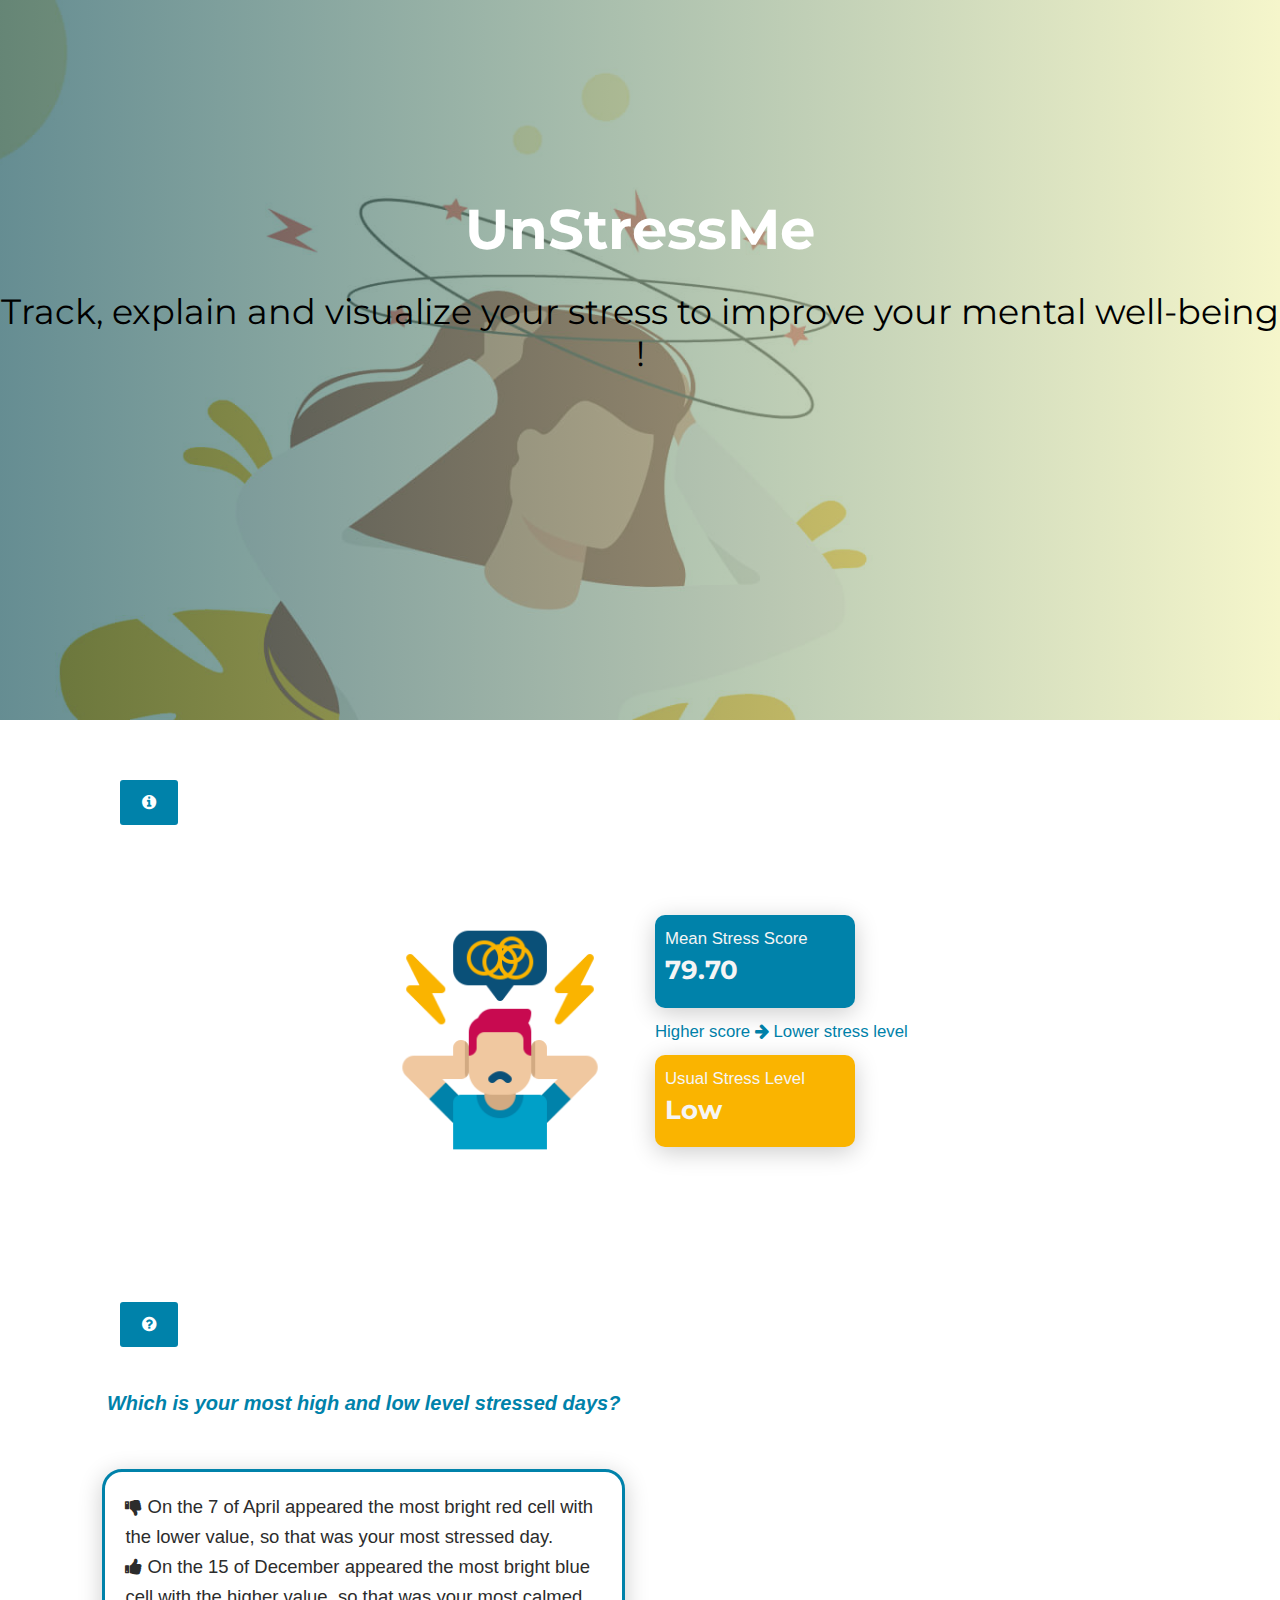
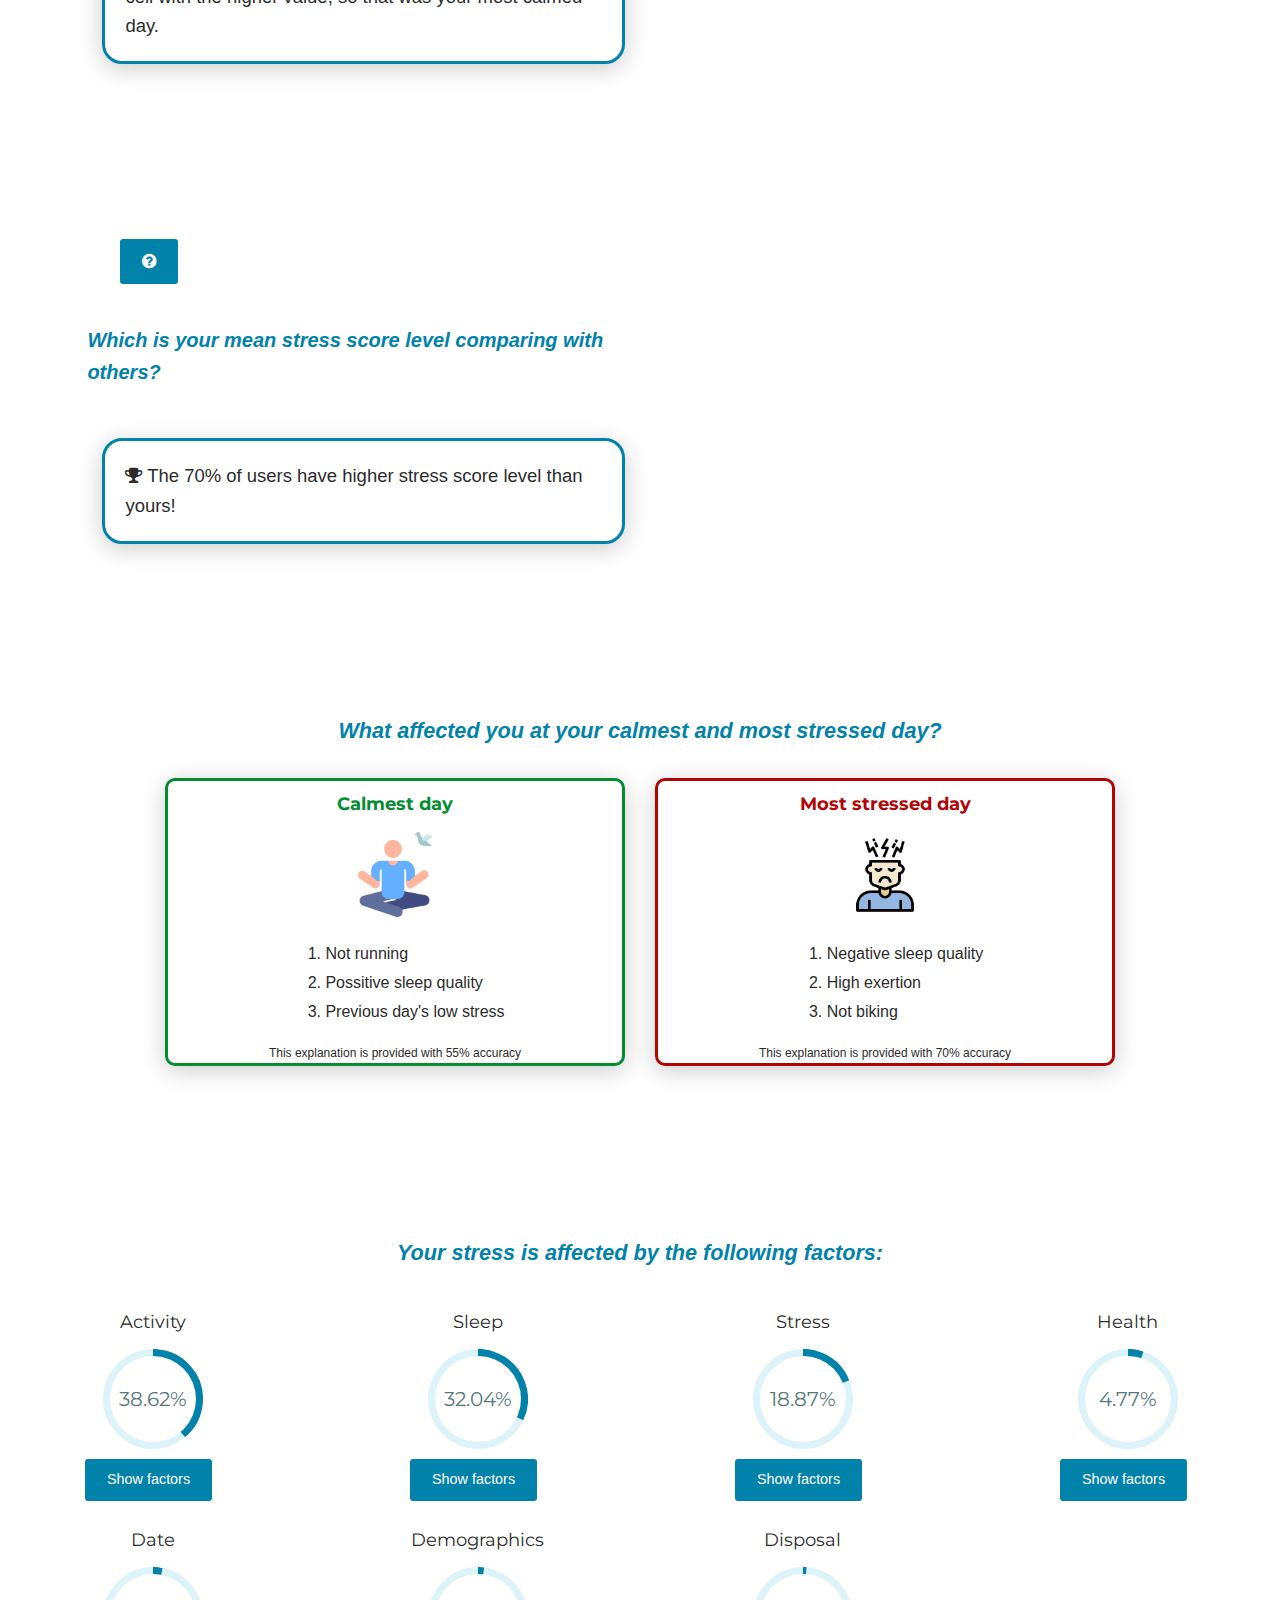
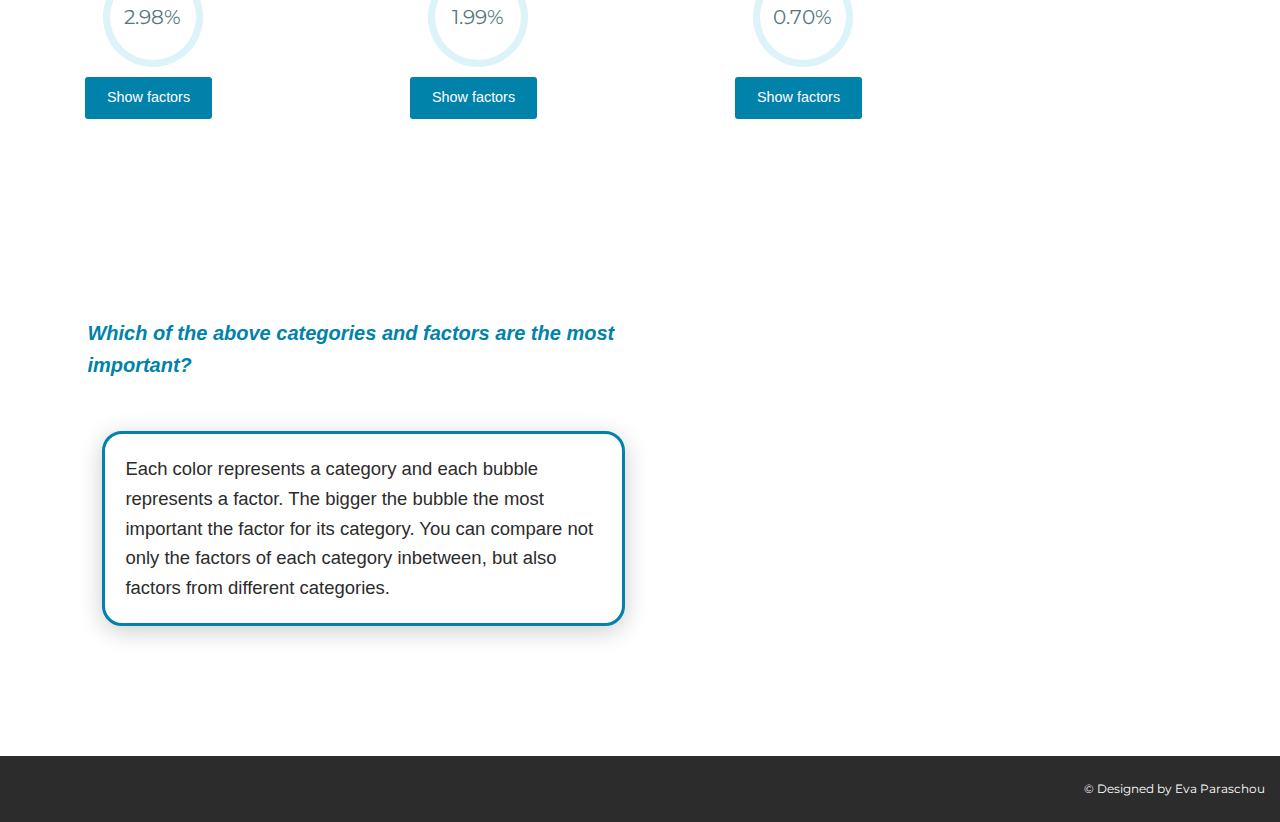
==== index.html @ db082dfe "Finished" ====
<!doctype html>

<html lang="en">

<head>
  <!-- Meta tags -->
  <meta charset="utf-8" />
  <meta http-equiv="X-UA-Compatible" content="IE=edge,chrome=1" />
  <meta content='width=device-width, initial-scale=1.0, maximum-scale=1.0, user-scalable=0, shrink-to-fit=no' name='viewport' />

  <!-- Title and favicon -->
  <link rel="icon" type="image/png" href="./assets/images/hinduist-yoga-position.png">
  <title>UnStressMe</title>

  <!-- CSS files -->
  <link href="./assets/css/bootstrap.min.css" rel="stylesheet" />
  <link href="./assets/css/now-ui-kit.css?v=1.2.0" rel="stylesheet" />
  <link href="./assets/css/custom_eva.css" rel="stylesheet" />
  <link href="./assets/css/css-circular-prog-bar.css" rel="stylesheet">


  <!-- Fonts and icons -->
  <link href="https://fonts.googleapis.com/css?family=Montserrat:400,700,200" rel="stylesheet" />
  <link rel="stylesheet" href="https://cdnjs.cloudflare.com/ajax/libs/font-awesome/4.7.0/css/font-awesome.min.css">

  <!-- Load d3.js -->
  <script src="https://d3js.org/d3.v6.js"></script>

  <!-- JS files -->
  <script src="./assets/js/core/jquery.min.js" type="text/javascript"></script>
  <script src="./assets/js/core/popper.min.js" type="text/javascript"></script>
  <script src="./assets/js/core/bootstrap.min.js" type="text/javascript"></script>
  <script src="./assets/js/fitbit_scripts.js"></script>

  <!-- Plugins for Switches, Sliders  -->
  <script src="./assets/js/plugins/bootstrap-switch.js"></script>
  <script src="./assets/js/plugins/nouislider.min.js" type="text/javascript"></script>

  <!-- Control Center for Now Ui Kit: parallax effects, scripts for the example pages etc. -->
  <script src="./assets/js/now-ui-kit.js?v=1.2.0" type="text/javascript"></script>
</head>

<body onload="heatmap(),barchart(),bubbles();">
  <!-- Header -->
  <header id="header_all">
    <div class="hero">
      <div class="overlay">
        <div class="row text-center">
          <div class="col hero-text">
            <h1>UnStressMe</h1>
            <h2>Track, explain and visualize your stress to improve your mental well-being !</h2>
          </div>
        </div>
      </div>
    </div>
  </header>

  <!-- Popover with info icon -->
  <button type="button" class="btn btn-info" id="first_info" data-container="body" data-toggle="popover" data-placement="right"
    data-content="The statistics below are computed after the analysis of a user's fitbit data from 250 days. Suppose that the data below is yours.">
    <i class="fa fa-info-circle"></i>
  </button>

  <!-- Mean stress and common status -->
  <div class="container" id="facts">
    <div class="row">
      <div class="col-md-6" id="stress_icon">
        <img src="./assets/images/overwhelmed.png" id="stress_img" alt="Stress icon">
      </div>
      <div class="col-md-6" id="info_cards">
        <div class="card card-body" id="meanstress">
          <p id="header">Mean Stress Score</p>
          <h3 id="header"><b>79.70</b></h3>
        </div>
        <p id="explanation_value">Higher score <i class="fa fa-arrow-right"></i> Lower stress level </p>
        <div class="card card-body" id="statistics">
          <p id="header">Usual Stress Level</p>
          <h3 id="header"><b>Low</b></h3>
        </div>
      </div>
    </div>
  </div>

  <!-- HeatMap -->
  <button type="button" class="btn btn-info" id="question_info" data-container="body" data-toggle="popover" data-placement="right"
    data-content="This plot shows your daily stress score. Especially the more red, the lower mean stress score and respectively the
    higher stress level. In opposite the more blue, the higher mean stress score and respectively the lower stress level. X-axis 
    represents the days and y-axis the months.">
    <i class="fa fa-question-circle"></i>
  </button>
  <div class="row" id="heatmap_row">
    <div class="col-md-6">
      <div class="row" id="questions_row">
        <p id="questions"><i> Which is your most high and low level stressed days?</i></p>
      </div>
      <div class="card" id="answers_row">
        <div class="card-body">
          <blockquote class="blockquote mb-0">
            <p id="answers_text"><i class="fa fa-thumbs-down"></i> On the 7 of April appeared the most bright red cell with the lower value, so that was your most stressed day. <br>
              <i class="fa fa-thumbs-up"></i> On the 15 of December appeared the most bright blue cell with the higher value, so that was your most calmed day.</p>
          </blockquote>
        </div>
      </div>
    </div>
    <div class="col-md-6">
      <div class="row" id="heatmap"></div> 
    </div>
  </div>
  
  <!-- Barchart -->
  <button type="button" class="btn btn-info" id="question_info" data-container="body" data-toggle="popover" data-placement="right"
    data-content="This plot shows each user's mean stress score in asceding order. The first users have higher stress level than the last 
    ones, as they have lower mean stress score. X-axis represents the user id, y-axis the mean stress score and you are highlighted with 
    yellow color. ">
    <i class="fa fa-question-circle"></i>
  </button>
  <div class="row" id="barchart_row">
    <div class="col-md-6">
      <div class="row" id="questions_row">
        <p id="questions"><i> Which is your mean stress score level comparing with others?</i></p>
      </div>
      <div class="card" id="answers_row">
        <div class="card-body">
          <blockquote class="blockquote mb-0">
            <p id="answers_text"><i class="fa fa-trophy"></i> The 70% of users have higher stress score level than yours!</p>
          </blockquote>
        </div>
      </div>
    </div>
    <div class="col-md-6">
      <div class="row" id="barchart"></div>
    </div>
  </div>

  <!-- Best and worst day -->
  <div class="row" id="section_titles">
    <p id="bold"><i>What affected you at your calmest and most stressed day?</i></p>
  </div>
  <div class="row" id="best_worst">
    <div class="col-md-6">
      <div class="card" id="best_day">
        <div class="card-body">
          <h5 id="best_header">Calmest day</h5>
          <div class="col"><img src="./assets/images/peace.png" id="calm_img" alt="Calmness icon"></div>
          <div class="row">
            <ol id="best_list">
              <li id="days">Not running</li>
              <li id="days">Possitive sleep quality</li>
              <li id="days">Previous day's low stress</li>
            </ol>   
          </div>
          <p id="accuracy">This explanation is provided with 55% accuracy</p>
        </div>
      </div>
    </div>
    <div class="col-md-6">
      <div class="card" id="worst_day">
        <div class="card-body">
          <h5 id="worst_header">Most stressed day</h5>
          <div class="col"><img src="./assets/images/stress.png" id="anxiety_img" alt="Anxiety icon"></div>
          <div class="row">
            <ol id="worst_list">
              <li id="days">Negative sleep quality</li>
              <li id="days">High exertion</li>
              <li id="days">Not biking</li>
            </ol> 
          </div>
          <p id="accuracy">This explanation is provided with 70% accuracy</p>
        </div>
      </div>
    </div>
  </div>

  <!-- Circular progress bars and feature cards -->
  <div class="row" id="section_titles">
    <p id="bold"><i>Your stress is affected by the following factors: </i></p>
  </div>
  <div class="row">
    <div class="container">
      <div class="row">
        <div class="py-2 col-lg-3 col-md-4 col-7">
          <h5>Activity</h5>
          <div class="progress-circle p39"><span>38.62%</span>
            <div class="left-half-clipper">
              <div class="first50-bar"></div>
              <div class="value-bar"></div>
            </div>
          </div>
          <p>
            <a class="btn btn-primary" id="feature_buttons" data-toggle="collapse" href="#activity" role="button" aria-expanded="false" aria-controls="activity">
              Show factors
            </a>
          </p>
          <div class="collapse" id="activity">
            <div class="card card-body">
              <ol><li>Exertion <b>88.64%</b></li><li>Active minutes <b>6.65%</b></li><li>Activity type <b>2.75%</b></li><li>Steps <b>1.96%</b></li></ol> 
            </div>
          </div>
        </div>
        <div class="py-2 col-lg-3 col-md-4 col-7">
          <h5>Sleep</h5>
          <div class="progress-circle p32"><span>32.04%</span>
            <div class="left-half-clipper">
              <div class="first50-bar"></div>
              <div class="value-bar"></div>
            </div>
          </div>
          <p>
            <a class="btn btn-primary" id="feature_buttons" data-toggle="collapse" href="#sleep" role="button" aria-expanded="false" aria-controls="activity">
              Show factors
            </a>
          </p>
          <div class="collapse" id="sleep">
            <div class="card card-body">
              <ol><li>Sleep quality <b>87.82%</b></li><li>Sleep score <b>7.73%</b></li><li>Sleep duration <b>4.42%</b></ol> 
            </div>
          </div>
        </div>
        <div class="py-2 col-lg-3 col-md-4 col-7">
          <h5>Stress</h5>
          <div class="progress-circle p19"><span>18.87%</span>
            <div class="left-half-clipper">
              <div class="first50-bar"></div>
              <div class="value-bar"></div>
            </div>
          </div>
          <p>
            <a class="btn btn-primary" id="feature_buttons" data-toggle="collapse" href="#stress" role="button" aria-expanded="false" aria-controls="activity">
              Show factors
            </a>
          </p>
          <div class="collapse" id="stress">
            <div class="card card-body">
              <ol><li>Previous stress level <b>53.43%</b></li><li>Mean stress score <b>46.54%</b></ol> 
            </div>
          </div>
        </div>
        <div class="py-2 col-lg-3 col-md-4 col-7">
          <h5>Health</h5>
          <div class="progress-circle p5"><span>4.77%</span>
            <div class="left-half-clipper">
              <div class="first50-bar"></div>
              <div class="value-bar"></div>
            </div>
          </div>
          <p>
            <a class="btn btn-primary" id="feature_buttons" data-toggle="collapse" href="#health" role="button" aria-expanded="false" aria-controls="activity">
              Show factors
            </a>
          </p>
          <div class="collapse" id="health">
            <div class="card card-body">
              <ol><li>Resting heart rate <b>66.98%</b></li><li>Calories <b>32.53 %</b><li>Sickness <b>0.47%</b></li></ol> 
            </div>
          </div>
        </div>
        <div class="py-2 col-lg-3 col-md-4 col-7">
          <h5>Date</h5>
          <div class="progress-circle p3"><span>2.98%</span>
            <div class="left-half-clipper">
              <div class="first50-bar"></div>
              <div class="value-bar"></div>
            </div>
          </div>
          <p>
            <a class="btn btn-primary" id="feature_buttons" data-toggle="collapse" href="#date" role="button" aria-expanded="false" aria-controls="activity">
              Show factors
            </a>
          </p>
          <div class="collapse" id="date">
            <div class="card card-body">
              <ol><li>Day of week <b>42.4%</b></li><li>Day <b>26.79%</b><li>Month <b>18.8%</b></li><li>Week <b>8.08%</b></li><li>Hour <b>4.23%</b></li></ol> 
            </div>
          </div>
        </div>
        <div class="py-2 col-lg-3 col-md-4 col-7">
          <h5>Demographics</h5>
          <div class="progress-circle p2"><span>1.99%</span>
            <div class="left-half-clipper">
              <div class="first50-bar"></div>
              <div class="value-bar"></div>
            </div>
          </div>
          <p>
            <a class="btn btn-primary" id="feature_buttons" data-toggle="collapse" href="#demographics" role="button" aria-expanded="false" aria-controls="activity">
              Show factors
            </a>
          </p>
          <div class="collapse" id="demographics">
            <div class="card card-body">
              <ol><li>Weight <b>61.2%</b></li><li>Country <b>18.6 %</b><li>Age <b>14.4%</b></li><li>Gender <b>5.83%</b></li></ol> 
            </div>
          </div>
        </div>
        <div class="py-2 col-lg-3 col-md-4 col-7">
          <h5  id="democircle">Disposal</h5>
          <div class="progress-circle p1"  id="democircle"><span>0.70%</span>
            <div class="left-half-clipper">
              <div class="first50-bar"></div>
              <div class="value-bar"></div>
            </div>
          </div>
          <p>
            <a class="btn btn-primary" id="feature_buttons" data-toggle="collapse" href="#disposal" role="button" aria-expanded="false" aria-controls="activity">
              Show factors
            </a>
          </p>
          <div class="collapse" id="disposal">
            <div class="card card-body">
              <ol><li>Badges earned <b>100%</b></li></ol>
            </div>
          </div>
        </div>
      </div>
    </div>
  </div>

  <!-- Bubbles -->
  <div class="row" id="bubbles_row">
    <div class="col-md-6" >
      <div class="row" id="questions_row">
        <p id="questions"><i>Which of the above categories and factors are the most important?</i></p>
      </div>
      <div class="card" id="answers_row">
        <div class="card-body">
          <blockquote class="blockquote mb-0">
            <p id="answers_text">Each color represents a category and each bubble represents a factor. The bigger the bubble the most important the factor 
            for its category. You can compare not only the factors of each category inbetween, but also factors from different categories.</p>
          </blockquote>
        </div>
      </div>
    </div>
    <div class="col-md-6" id="bubbles">
      <div class="row" ><div class="col-md-6"></div></div>    
    </div>
  </div>

  <footer class="footer" data-background-color="black">
    <div class=" container ">
      <div class="copyright" id="copyright">
        &copy; Designed by Eva Paraschou
      </div>
    </div>
  </footer>

</body>

</html>
---- assets/css/custom_eva.css ----
/************************** General **************************/
p{
    font-family: sans-serif;
    margin: auto;
}

/************************** Header **************************/
#header_all{
    margin-bottom: 50px;
}
.hero {
    background-image: url('../images/stress_bg.jpg');
    background-position: center;
    background-repeat: no-repeat;
    background-size: cover;
    background-attachment: fixed;
    height: 80vh;
    color: white;
}
.overlay {
    background: #F1F2B5;
    background: -webkit-linear-gradient(to right, rgba(19, 80, 88, 0.65), rgba(241, 242, 181, 0.7)); 
    background: linear-gradient(to right, rgba(19, 80, 88, 0.65), rgba(241, 242, 181, 0.7));
    z-index: 1055;
    height: 80vh;
}
.hero-text {
    padding-top: 15%;
    color: white;
}
@media screen and (min-width: 922px) and (max-width:1200px) {
    .hero-text {
        padding-top: 25%;
        transition: 0.5s;
    }
}
@media screen and (max-width:921px) {
    .hero-text {
        padding-top: 35%;
        transition: 0.5s;
    }
}
.hero-text h1 {
    font-weight: 700;
    font-size: 4em;
}
.hero-text h2 {
   color: black;
}

/************************** Popovers **************************/
.popover{
    max-width: 80%;
}
/* info button */
.btn#first_info{
    margin-left:120px;
    font-size: 1.20em;
}
.btn-info#first_info {
    background-color: #0082aa !important;
}
/* question button */
.btn#question_info{
    margin-left: 120px;
    margin-top: 45px;
    font-size: 1.20em;
}
.btn-info#question_info {
    background-color: #0082aa !important;
}
@media screen and (max-width: 1120px) {
    .popover{
        max-width: 70%;
    }
    #heatmap_row{
        margin-top: 30px;
    }
    #barchart_row{
        margin-top: 50px;
    }
}
@media screen and (max-width: 830px) {
    .btn#first_info{
        margin-left:50px;
        font-size: 1em;
    }
    .btn#question_info{
        margin-left: 50px;
        font-size: 1em;
    }
}
@media screen and (max-width: 662px) {
    #heatmap_row{
        margin-top: 50px;
    }
}
@media screen and (max-width: 452px) {
    #heatmap_row{
        margin-top: 50px;
    }
    .btn-info#question_info {
       margin-top: 70px;
    }
    #barchart_row{
        margin-top: 50px;
    }
}
@media screen and (max-width: 405px) {
    .popover{
        max-width: 65%;
    }
    #heatmap_row{
        margin-top: 70px;
    }
    .btn-info#question_info {
       margin-top: 100px;
    }
    #barchart_row{
        margin-top: 60px;
    }
}
@media screen and (max-width: 345px) {
    .btn#question_info{
        margin-left:30px;
        font-size: 1em;
    }
    .btn#first_info{
        margin-left:30px;
        font-size: 1em;
    }
    #heatmap_row{
        margin-top: 80px;
    }
    #barchart_row{
        margin-top: 90px;
    }
}

/************************** Initial Information **************************/
#facts{
    padding-top: 80px;
    padding-bottom: 80px;
}
/* stress icon */
#stress_img{
    height: 250px;
    width: 250px;
}
#stress_icon{
    text-align: right;
}
/* descriptions */
#meanstress{
    margin-bottom: 0px;
    background-color: #0082aa ;
    border-radius: 10px;
    width: 200px;
    padding: 10px;
}
h3#header{
    margin-bottom: 10px;
    color: whitesmoke;
}
p#header{
    color: whitesmoke;
}
#statistics{
    background-color: #fab400 ;
    border-radius: 10px;
    width: 200px;
    padding: 10px;
}
/* explanation */
#explanation_value{
    color: #0082aa;
    font-weight: normal;
    margin-bottom: 10px;
    margin-top: 10px;
}
@media screen and (max-width: 767px) {
    #stress_icon{
        text-align: center;
    }
    #info_cards{
        text-align: center;
    }
    #stress_img{
        height: 150px;
        width: 150px;
    }
}

/************************** Questions **************************/
#questions_row{
    padding-top: 70;
}
#questions{
    padding-top: 30px;
    font-size: 20px;
    font-weight: bold;
    color: #0082aa ;
}

/************************** Answers **************************/
.blockquote{
    border: none;
}
#answers_row{
    margin-top: 50px;
    border-radius: 20px;
    border: 3px solid #0082aa;
}
@media screen and (max-width: 1130px) {
    #questions{
        padding-top: 30px;
        font-size: 16px;
    }
    #answers_row{
        margin-top: 20px;
    }
    #answers_text{
        font-size: 14px;
    }
}
@media screen and (max-width: 870px) {
    #questions{
        padding-top: 20px;
    }
    #answers_row{
        margin-top: 10px;
    }
    #answers_text{
        font-size: 12px;
    }
}

/************************** Heatmap & Barchart **************************/
#heatmap_row, #barchart_row{
    padding-left: 8%;
    padding-right: 8%;
    padding-bottom: 100px;
}

/************************** Best & Worst **************************/
#section_titles{
    color: #0082aa;
    font-size: 18px;
    font-weight: bolder;
    padding-top: 40px; 
    padding-bottom: 30px;
}
li#days{
    font-family: sans-serif;
    font-size: 16px;
}
#best_worst{
    margin: auto;
    padding-left: 150px;
    padding-right: 150px;
    padding-bottom: 100px;
}
/* best */
#best_day{
    border: 3px solid #038d31;
    border-radius: 10px;
}
h5#best_header {
    color: #038d31;
    font-weight: bold;
    padding-top: 10px;
}
#calm_img{
    max-width: 20%;
    margin-left: 40%;
    margin-bottom: 15px;
}
#best_list{
    margin: auto;
    padding-bottom: 20px;
}
/* worst */
#worst_day{
    border: 3px solid #b40303;
    border-radius: 10px;
}
h5#worst_header {
    color: #b40303;
    font-weight: bold;
    padding-top: 10px;
}
#anxiety_img{
    max-width: 20%;
    margin-left: 40%;
    margin-bottom: 15px;
}
#worst_list{
    margin: auto;
    padding-bottom: 20px;
}
@media screen and (max-width: 870px) {
    #best_worst{
        padding-left: 100px;
        padding-right: 100px; 
    }
}
@media screen and (max-width: 425px) {
    #best_worst{
        padding-left: 20px;
        padding-right: 20px; 
    }
}
#accuracy{
    font-size: 12px;
    text-align: center;
}

/* Circles for categories and cards for features */
p#bold{
    font-weight: bold;
}
.col-7{
    flex: 30%;
}

h5{
    text-align: center;
}
#feature_buttons{
    background-color: #0082aa;
    margin-left: 80px;
}
#feature_buttons:hover{
    background-color: #02a9db;
}
.collapse {
    margin: auto;
    max-width: 240px;
}
.card-body{
    padding: 0px;
}
@media screen and (max-width: 761px) {
    #section_titles{
        font-size: 16px;
        padding: 15px;  
    }
}
@media screen and (max-width: 530px) {
    #section_titles{
        font-size: 14px;
    }
}
@media (min-width: 1200px){
    .container {
        max-width: 1300px;
    }
}
@media (max-width: 1200px){
    #feature_buttons {
        margin-left: 30px;
    }
}
@media (max-width: 767px){
    #feature_buttons {
        margin-left: 15px;
    }
    #democircle {
        margin-left: 35px;
    }
    h5#democircle {
        margin-left: -110px;
    }
}
@media (max-width: 433px){
    h5#democircle {
        margin-left: -30px;
    }
    #democircle {
        margin-left: 50px;
    }
    #feature_buttons {
        margin-left: 30px;
    }
}
@media (max-width: 375px){
    h5#democircle {
        margin-left: 0px;
    }
}
@media (max-width: 297px){
    .container {
        margin-left: 100px;
    }
    #democircle {
        margin-left: 0px;
    }
    #feature_buttons {
        margin-left: 0px;
    }
}
@media (max-width: 1200px){
    .card-body{
        font-size: 12px;
    }
}
@media (max-width: 767px){
    .card-body{
        font-size: 10px;
    }
    #disposal.collapse{
        max-width: 150px;
        margin-left: 20px;
    }
}
li{
    padding-top: 5px;
}
ol{
    padding-top: 5px;
}

/* Bubbles */
#bubbles{
    margin: auto;
}
#bubbles_row{
    padding-left: 8%;
    padding-right: 8%;
    padding-top: 150px;
    padding-bottom: 100px;
}
#bubbles_exp{
    border: 3px solid #0082aa;
    border-radius: 10px;
    padding: 20px;
}
---- assets/css/css-circular-prog-bar.css ----
.progress-circle {
   font-size: 20px;
   margin: 20px;
   position: relative; 
   padding: 0;
   width: 5em;
   height: 5em;
   background-color: #dcf3fa; 
   border-radius: 50%;
   line-height: 5em;
   margin: auto;
}

.progress-circle:after{
   border: none;
   position: absolute;
   top: 0.35em;
   left: 0.35em;
   text-align: center;
   display: block;
   border-radius: 50%;
   width: 4.3em;
   height: 4.3em;
   background-color: white;
   content: " ";
}
/* Text inside the control */
.progress-circle span {
   position: absolute;
   line-height: 5em;
   width: 5em;
   text-align: center;
   display: block;
   color: #53777A;
   z-index: 2;
}
.left-half-clipper { 
   /* a round circle */
   border-radius: 50%;
   width: 5em;
   height: 5em;
   position: absolute; /* needed for clipping */
   clip: rect(0, 5em, 5em, 2.5em); /* clips the whole left half*/ 
}
/* when p>50, don't clip left half*/
.progress-circle.over50 .left-half-clipper {
   clip: rect(auto,auto,auto,auto);
}
.value-bar {
   /*This is an overlayed square, that is made round with the border radius,
   then it is cut to display only the left half, then rotated clockwise
   to escape the outer clipping path.*/ 
   position: absolute; /*needed for clipping*/
   clip: rect(0, 2.5em, 5em, 0);
   width: 5em;
   height: 5em;
   border-radius: 50%;
   border: 0.45em solid #0082aa; /*The border is 0.35 but making it larger removes visual artifacts */
   /*background-color: #4D642D;*/ /* for debug */
   box-sizing: border-box;
  
}
/* Progress bar filling the whole right half for values above 50% */
.progress-circle.over50 .first50-bar {
   /*Progress bar for the first 50%, filling the whole right half*/
   position: absolute; /*needed for clipping*/
   clip: rect(0, 5em, 5em, 2.5em);
   background-color: #0082aa;
   border-radius: 50%;
   width: 5em;
   height: 5em;
}
.progress-circle:not(.over50) .first50-bar{ display: none; }


/* Progress bar rotation position */
.progress-circle.p0 .value-bar { display: none; }
.progress-circle.p1 .value-bar { transform: rotate(4deg); }
.progress-circle.p2 .value-bar { transform: rotate(7deg); }
.progress-circle.p3 .value-bar { transform: rotate(11deg); }
.progress-circle.p4 .value-bar { transform: rotate(14deg); }
.progress-circle.p5 .value-bar { transform: rotate(18deg); }
.progress-circle.p6 .value-bar { transform: rotate(22deg); }
.progress-circle.p7 .value-bar { transform: rotate(25deg); }
.progress-circle.p8 .value-bar { transform: rotate(29deg); }
.progress-circle.p9 .value-bar { transform: rotate(32deg); }
.progress-circle.p10 .value-bar { transform: rotate(36deg); }
.progress-circle.p11 .value-bar { transform: rotate(40deg); }
.progress-circle.p12 .value-bar { transform: rotate(43deg); }
.progress-circle.p13 .value-bar { transform: rotate(47deg); }
.progress-circle.p14 .value-bar { transform: rotate(50deg); }
.progress-circle.p15 .value-bar { transform: rotate(54deg); }
.progress-circle.p16 .value-bar { transform: rotate(58deg); }
.progress-circle.p17 .value-bar { transform: rotate(61deg); }
.progress-circle.p18 .value-bar { transform: rotate(65deg); }
.progress-circle.p19 .value-bar { transform: rotate(68deg); }
.progress-circle.p20 .value-bar { transform: rotate(72deg); }
.progress-circle.p21 .value-bar { transform: rotate(76deg); }
.progress-circle.p22 .value-bar { transform: rotate(79deg); }
.progress-circle.p23 .value-bar { transform: rotate(83deg); }
.progress-circle.p24 .value-bar { transform: rotate(86deg); }
.progress-circle.p25 .value-bar { transform: rotate(90deg); }
.progress-circle.p26 .value-bar { transform: rotate(94deg); }
.progress-circle.p27 .value-bar { transform: rotate(97deg); }
.progress-circle.p28 .value-bar { transform: rotate(101deg); }
.progress-circle.p29 .value-bar { transform: rotate(104deg); }
.progress-circle.p30 .value-bar { transform: rotate(108deg); }
.progress-circle.p31 .value-bar { transform: rotate(112deg); }
.progress-circle.p32 .value-bar { transform: rotate(115deg); }
.progress-circle.p33 .value-bar { transform: rotate(119deg); }
.progress-circle.p34 .value-bar { transform: rotate(122deg); }
.progress-circle.p35 .value-bar { transform: rotate(126deg); }
.progress-circle.p36 .value-bar { transform: rotate(130deg); }
.progress-circle.p37 .value-bar { transform: rotate(133deg); }
.progress-circle.p38 .value-bar { transform: rotate(137deg); }
.progress-circle.p39 .value-bar { transform: rotate(140deg); }
.progress-circle.p40 .value-bar { transform: rotate(144deg); }
.progress-circle.p41 .value-bar { transform: rotate(148deg); }
.progress-circle.p42 .value-bar { transform: rotate(151deg); }
.progress-circle.p43 .value-bar { transform: rotate(155deg); }
.progress-circle.p44 .value-bar { transform: rotate(158deg); }
.progress-circle.p45 .value-bar { transform: rotate(162deg); }
.progress-circle.p46 .value-bar { transform: rotate(166deg); }
.progress-circle.p47 .value-bar { transform: rotate(169deg); }
.progress-circle.p48 .value-bar { transform: rotate(173deg); }
.progress-circle.p49 .value-bar { transform: rotate(176deg); }
.progress-circle.p50 .value-bar { transform: rotate(180deg); }
.progress-circle.p51 .value-bar { transform: rotate(184deg); }
.progress-circle.p52 .value-bar { transform: rotate(187deg); }
.progress-circle.p53 .value-bar { transform: rotate(191deg); }
.progress-circle.p54 .value-bar { transform: rotate(194deg); }
.progress-circle.p55 .value-bar { transform: rotate(198deg); }
.progress-circle.p56 .value-bar { transform: rotate(202deg); }
.progress-circle.p57 .value-bar { transform: rotate(205deg); }
.progress-circle.p58 .value-bar { transform: rotate(209deg); }
.progress-circle.p59 .value-bar { transform: rotate(212deg); }
.progress-circle.p60 .value-bar { transform: rotate(216deg); }
.progress-circle.p61 .value-bar { transform: rotate(220deg); }
.progress-circle.p62 .value-bar { transform: rotate(223deg); }
.progress-circle.p63 .value-bar { transform: rotate(227deg); }
.progress-circle.p64 .value-bar { transform: rotate(230deg); }
.progress-circle.p65 .value-bar { transform: rotate(234deg); }
.progress-circle.p66 .value-bar { transform: rotate(238deg); }
.progress-circle.p67 .value-bar { transform: rotate(241deg); }
.progress-circle.p68 .value-bar { transform: rotate(245deg); }
.progress-circle.p69 .value-bar { transform: rotate(248deg); }
.progress-circle.p70 .value-bar { transform: rotate(252deg); }
.progress-circle.p71 .value-bar { transform: rotate(256deg); }
.progress-circle.p72 .value-bar { transform: rotate(259deg); }
.progress-circle.p73 .value-bar { transform: rotate(263deg); }
.progress-circle.p74 .value-bar { transform: rotate(266deg); }
.progress-circle.p75 .value-bar { transform: rotate(270deg); }
.progress-circle.p76 .value-bar { transform: rotate(274deg); }
.progress-circle.p77 .value-bar { transform: rotate(277deg); }
.progress-circle.p78 .value-bar { transform: rotate(281deg); }
.progress-circle.p79 .value-bar { transform: rotate(284deg); }
.progress-circle.p80 .value-bar { transform: rotate(288deg); }
.progress-circle.p81 .value-bar { transform: rotate(292deg); }
.progress-circle.p82 .value-bar { transform: rotate(295deg); }
.progress-circle.p83 .value-bar { transform: rotate(299deg); }
.progress-circle.p84 .value-bar { transform: rotate(302deg); }
.progress-circle.p85 .value-bar { transform: rotate(306deg); }
.progress-circle.p86 .value-bar { transform: rotate(310deg); }
.progress-circle.p87 .value-bar { transform: rotate(313deg); }
.progress-circle.p88 .value-bar { transform: rotate(317deg); }
.progress-circle.p89 .value-bar { transform: rotate(320deg); }
.progress-circle.p90 .value-bar { transform: rotate(324deg); }
.progress-circle.p91 .value-bar { transform: rotate(328deg); }
.progress-circle.p92 .value-bar { transform: rotate(331deg); }
.progress-circle.p93 .value-bar { transform: rotate(335deg); }
.progress-circle.p94 .value-bar { transform: rotate(338deg); }
.progress-circle.p95 .value-bar { transform: rotate(342deg); }
.progress-circle.p96 .value-bar { transform: rotate(346deg); }
.progress-circle.p97 .value-bar { transform: rotate(349deg); }
.progress-circle.p98 .value-bar { transform: rotate(353deg); }
.progress-circle.p99 .value-bar { transform: rotate(356deg); }
.progress-circle.p100 .value-bar { transform: rotate(360deg); }
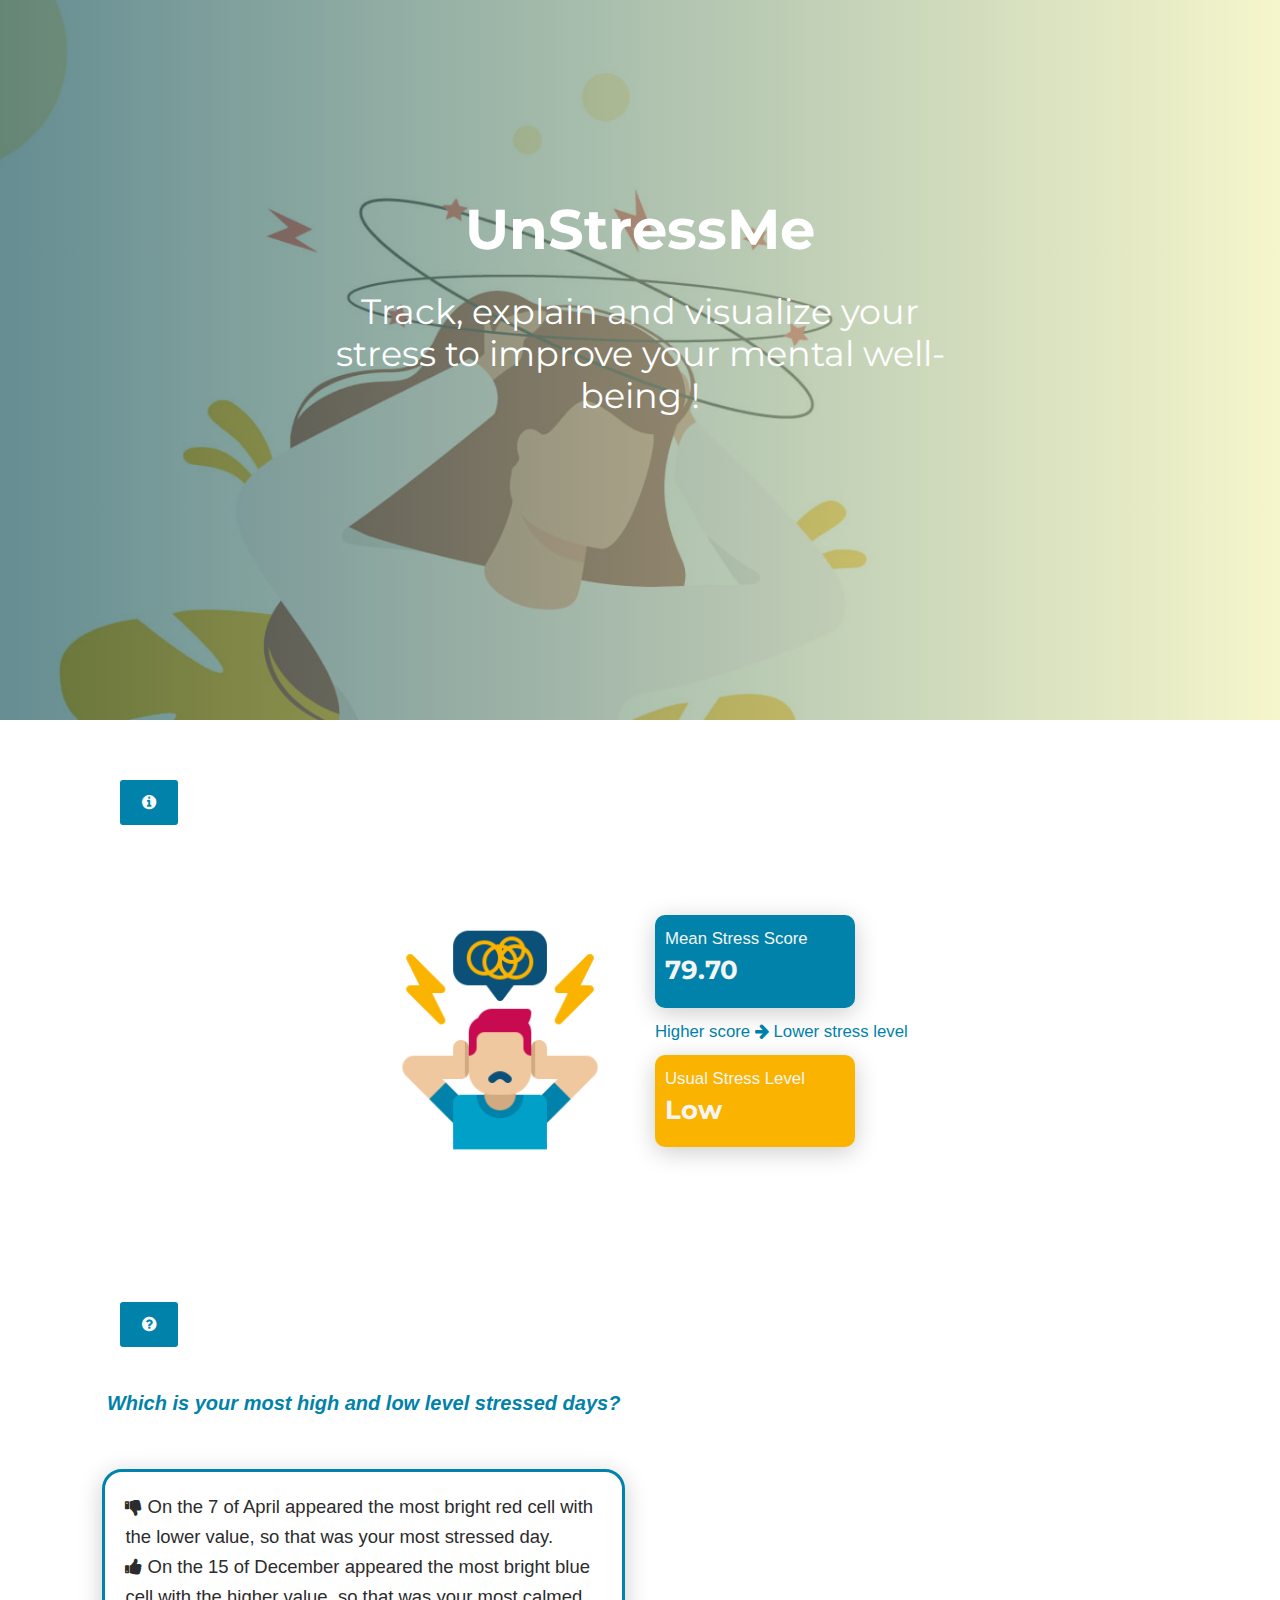
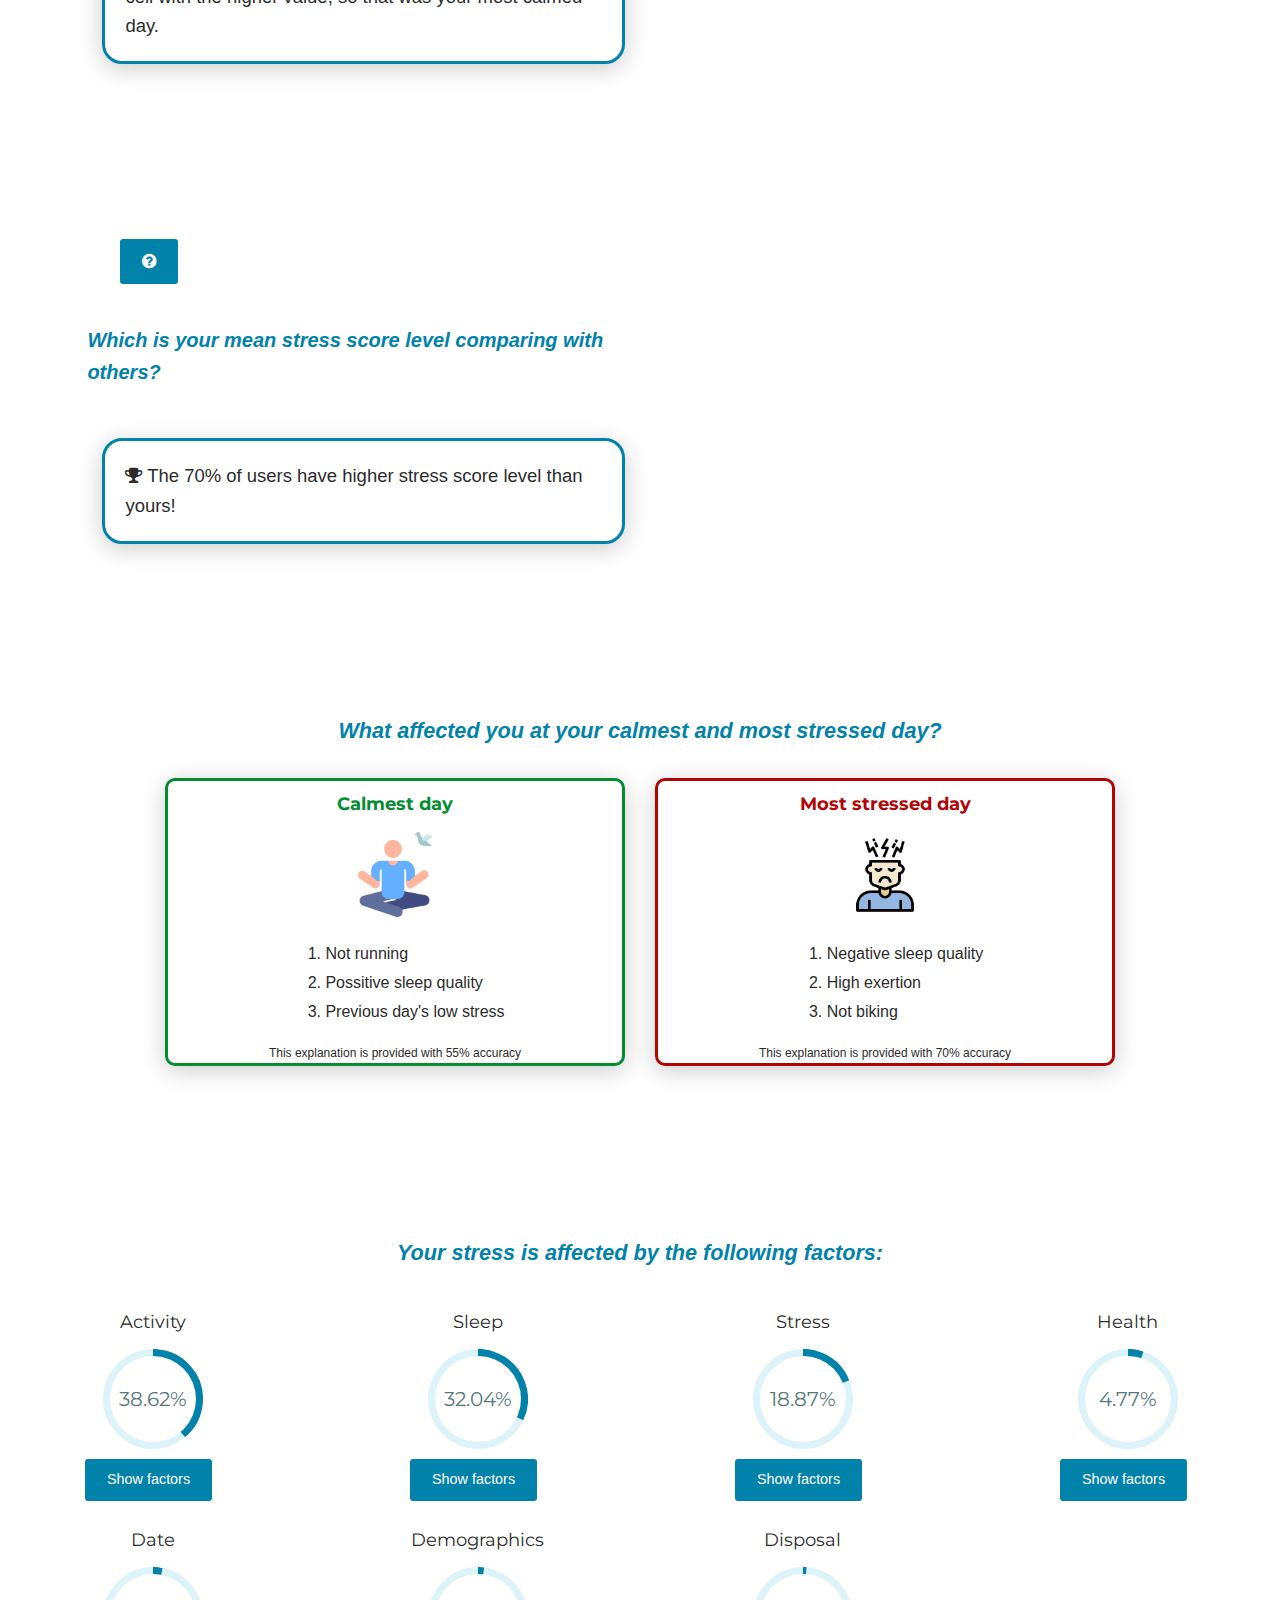
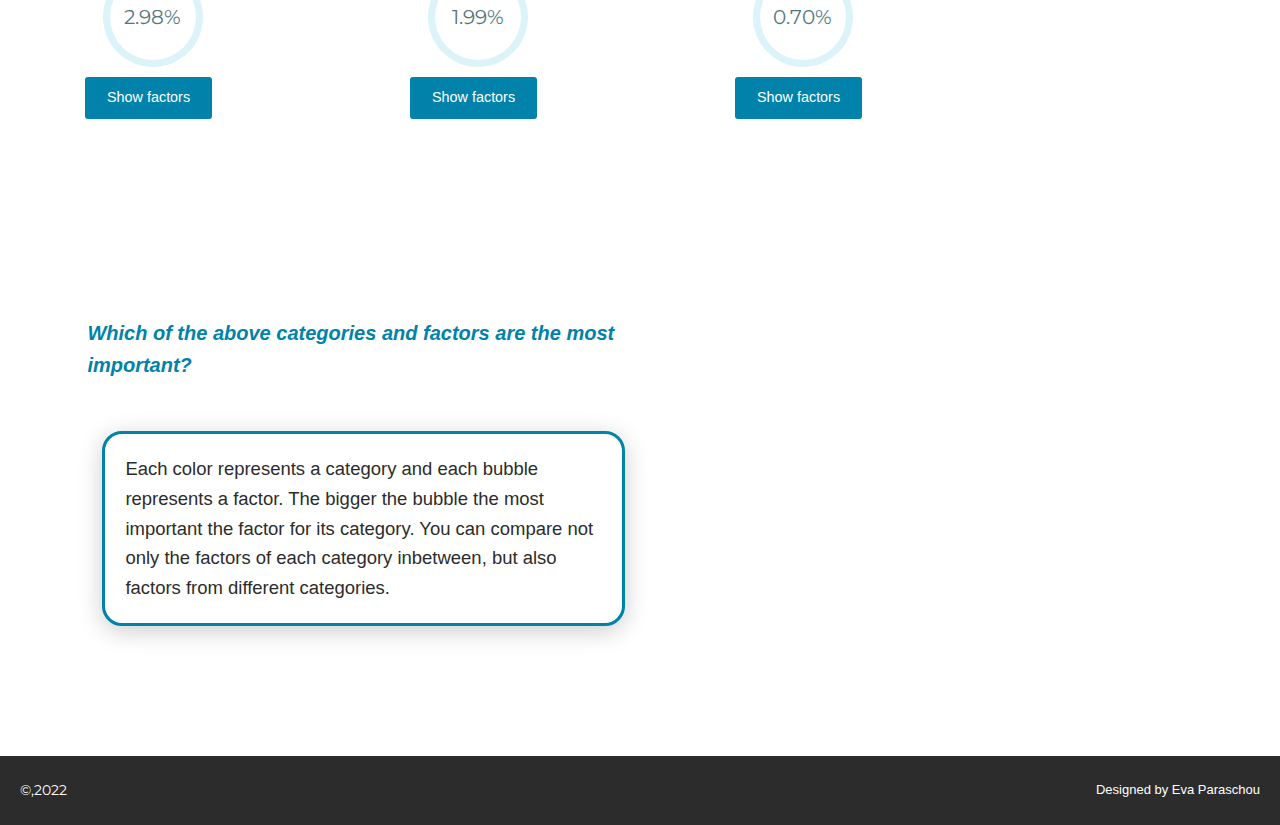
==== commit 6fc8943a: "final eva" ====
--- a/index.html
+++ b/index.html
@@ -5,8 +5,12 @@
 <head>
   <!-- Meta tags -->
   <meta charset="utf-8" />
+  <meta name="description" content="Track, explain and visualize your stress">
   <meta http-equiv="X-UA-Compatible" content="IE=edge,chrome=1" />
   <meta content='width=device-width, initial-scale=1.0, maximum-scale=1.0, user-scalable=0, shrink-to-fit=no' name='viewport' />
+  <meta property="og:title" content="UnStressMe"> 
+  <meta property="og:image" content="./assets/images/hinduist-yoga-position.png"> 
+  <meta property="og:description" content="Track, explain and visualize your stress">
 
   <!-- Title and favicon -->
   <link rel="icon" type="image/png" href="./assets/images/hinduist-yoga-position.png">
@@ -46,7 +50,7 @@
     <div class="hero">
       <div class="overlay">
         <div class="row text-center">
-          <div class="col hero-text">
+          <div class="col-6 hero-text">
             <h1>UnStressMe</h1>
             <h2>Track, explain and visualize your stress to improve your mental well-being !</h2>
           </div>
@@ -336,11 +340,7 @@
   </div>
 
   <footer class="footer" data-background-color="black">
-    <div class=" container ">
-      <div class="copyright" id="copyright">
-        &copy; Designed by Eva Paraschou
-      </div>
-    </div>
+      <div class="row" style="margin-left: 20px">&copy;,2022<p id="copyright"> Designed by Eva Paraschou</p></div>
   </footer>
 
 </body>
--- a/assets/css/custom_eva.css
+++ b/assets/css/custom_eva.css
@@ -27,6 +27,7 @@
 .hero-text {
     padding-top: 15%;
     color: white;
+    margin: auto;
 }
 @media screen and (min-width: 922px) and (max-width:1200px) {
     .hero-text {
@@ -40,12 +41,22 @@
         transition: 0.5s;
     }
 }
+@media screen and (max-width:760px) {
+    h1{
+        font-size: 40px !important;
+    }
+}
+@media screen and (max-width:430px) {
+    h1{
+        font-size: 30px !important;
+    }
+    h2{
+        font-size: 26px !important;
+    }
+}
 .hero-text h1 {
     font-weight: 700;
     font-size: 4em;
-}
-.hero-text h2 {
-   color: black;
 }
 
 /************************** Popovers **************************/
@@ -435,3 +446,9 @@
     border-radius: 10px;
     padding: 20px;
 }
+
+#copyright{
+    position: absolute;
+    right: 20px;
+    font-size: small;
+}
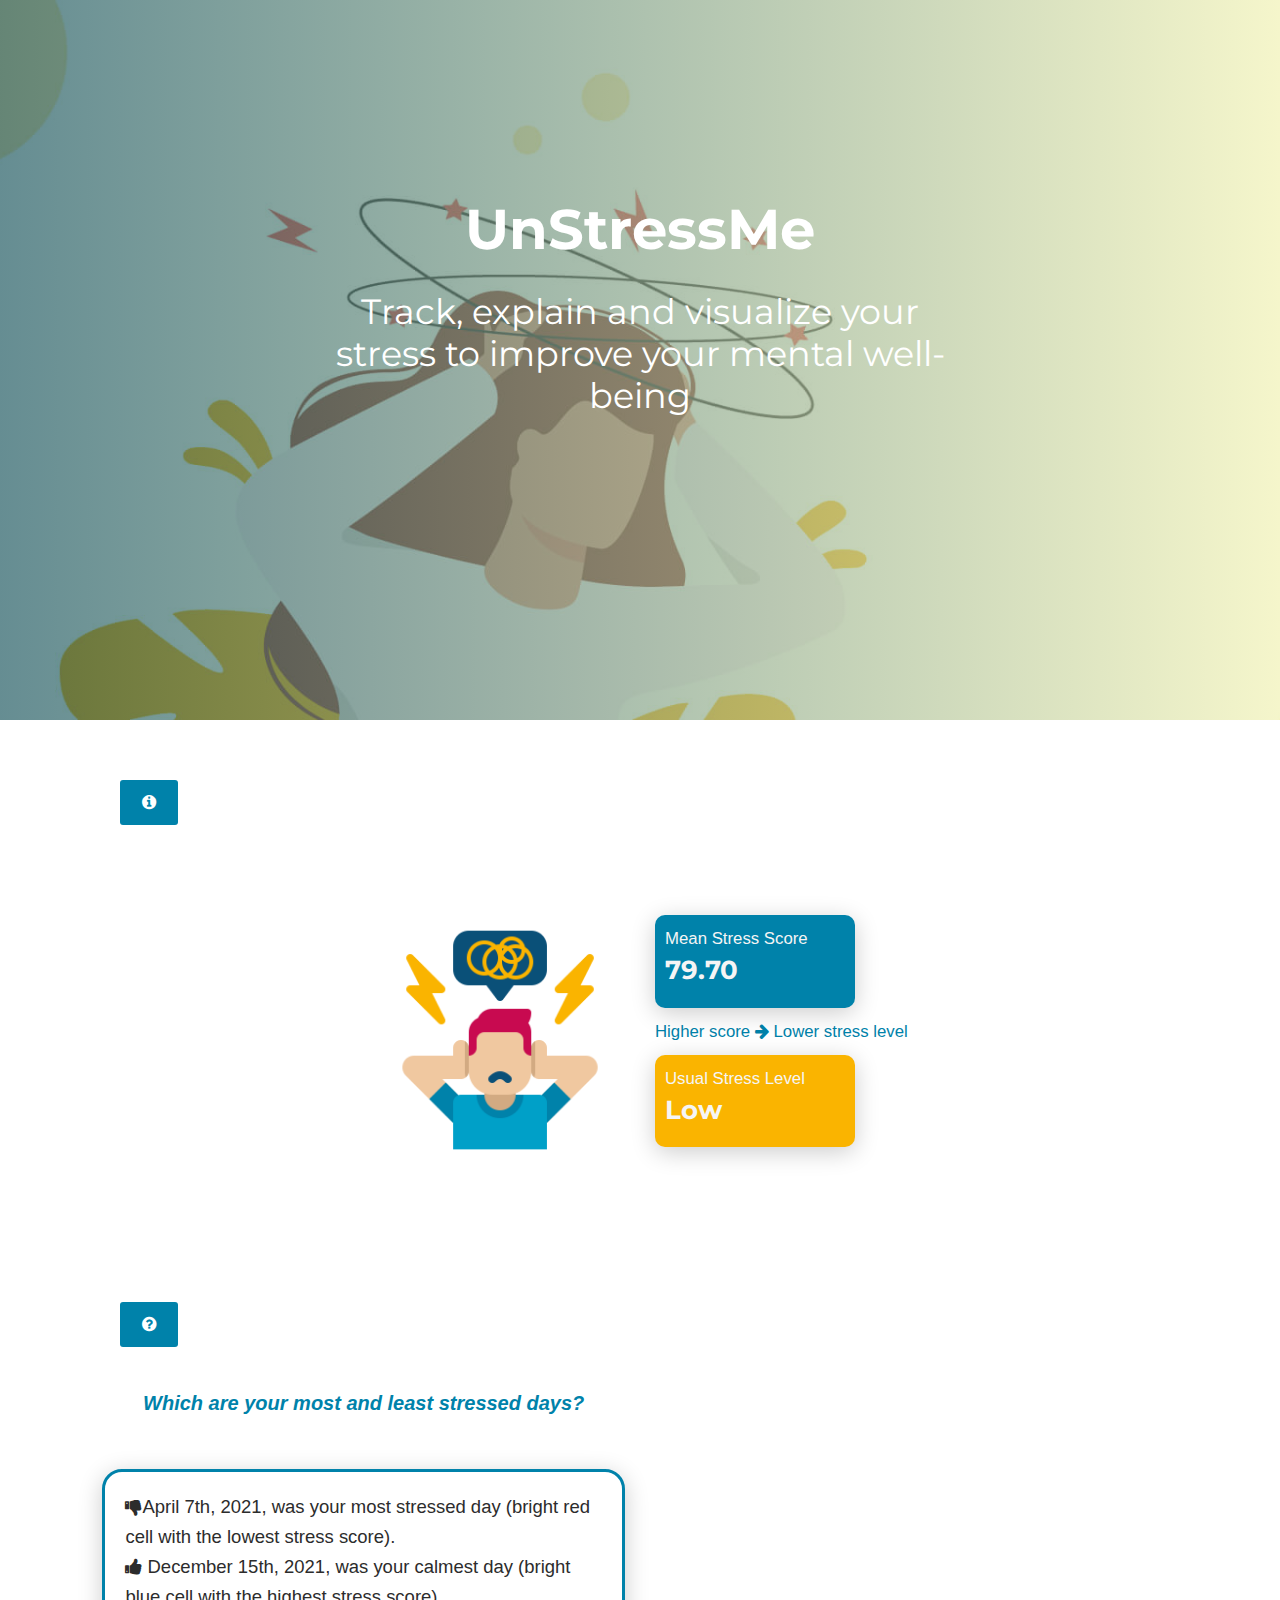
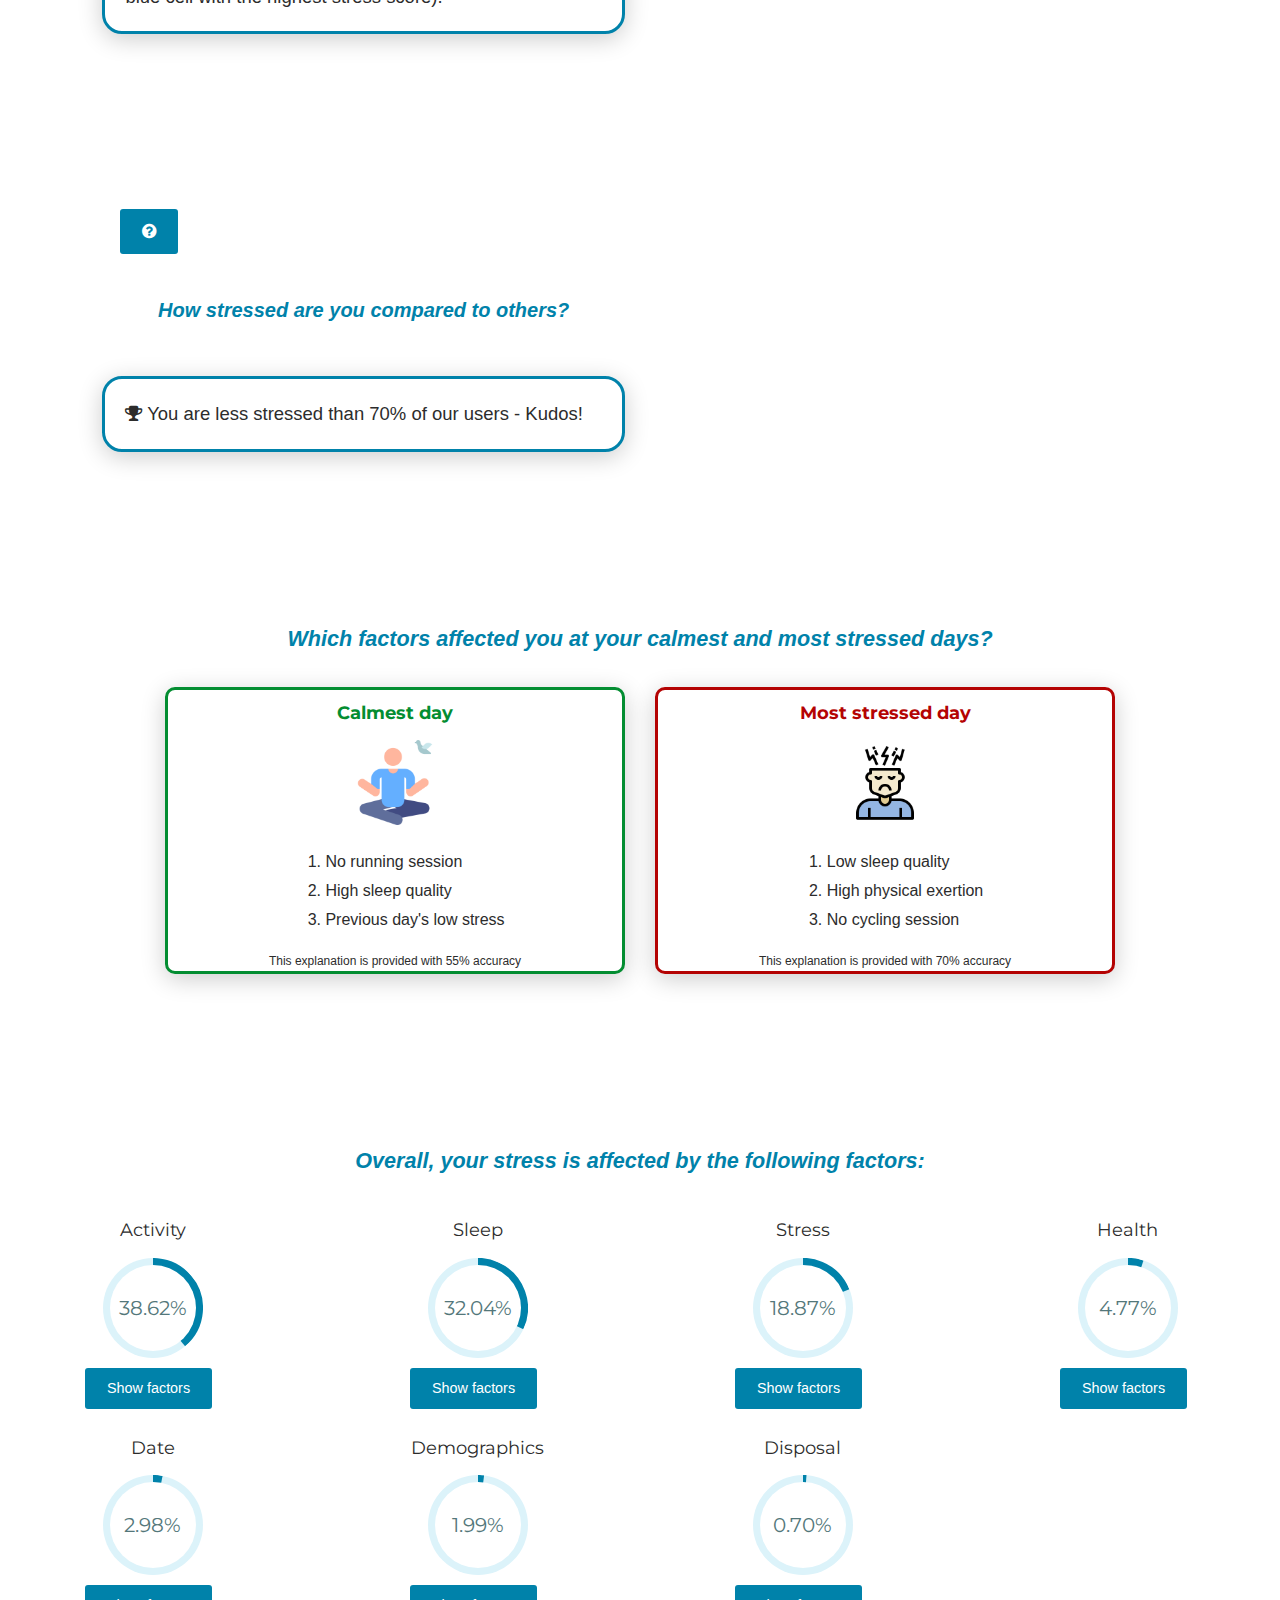
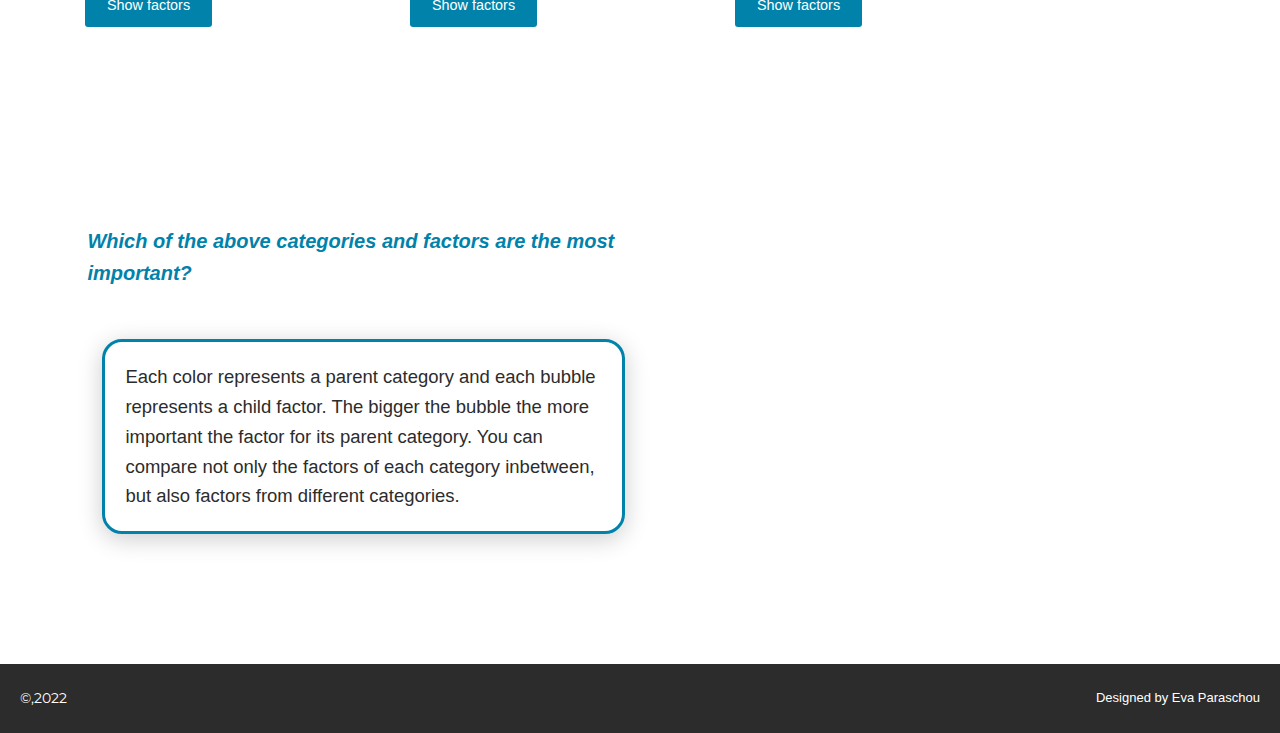
==== commit c43931a2: "Text changes" ====
--- a/index.html
+++ b/index.html
@@ -52,7 +52,7 @@
         <div class="row text-center">
           <div class="col-6 hero-text">
             <h1>UnStressMe</h1>
-            <h2>Track, explain and visualize your stress to improve your mental well-being !</h2>
+            <h2>Track, explain and visualize your stress to improve your mental well-being</h2>
           </div>
         </div>
       </div>
@@ -95,13 +95,13 @@
   <div class="row" id="heatmap_row">
     <div class="col-md-6">
       <div class="row" id="questions_row">
-        <p id="questions"><i> Which is your most high and low level stressed days?</i></p>
+        <p id="questions"><i> Which are your most and least stressed days?</i></p>
       </div>
       <div class="card" id="answers_row">
         <div class="card-body">
           <blockquote class="blockquote mb-0">
-            <p id="answers_text"><i class="fa fa-thumbs-down"></i> On the 7 of April appeared the most bright red cell with the lower value, so that was your most stressed day. <br>
-              <i class="fa fa-thumbs-up"></i> On the 15 of December appeared the most bright blue cell with the higher value, so that was your most calmed day.</p>
+            <p id="answers_text"><i class="fa fa-thumbs-down"></i>April 7th, 2021, was your most stressed day (bright red cell with the lowest stress score). <br>
+              <i class="fa fa-thumbs-up"></i> December 15th, 2021, was your calmest day (bright blue cell with the highest stress score).</p>
           </blockquote>
         </div>
       </div>
@@ -121,12 +121,12 @@
   <div class="row" id="barchart_row">
     <div class="col-md-6">
       <div class="row" id="questions_row">
-        <p id="questions"><i> Which is your mean stress score level comparing with others?</i></p>
+        <p id="questions"><i> How stressed are you compared to others?</i></p>
       </div>
       <div class="card" id="answers_row">
         <div class="card-body">
           <blockquote class="blockquote mb-0">
-            <p id="answers_text"><i class="fa fa-trophy"></i> The 70% of users have higher stress score level than yours!</p>
+            <p id="answers_text"><i class="fa fa-trophy"></i> You are less stressed than 70% of our users - Kudos!</p>
           </blockquote>
         </div>
       </div>
@@ -138,7 +138,7 @@
 
   <!-- Best and worst day -->
   <div class="row" id="section_titles">
-    <p id="bold"><i>What affected you at your calmest and most stressed day?</i></p>
+    <p id="bold"><i>Which factors affected you at your calmest and most stressed days?</i></p>
   </div>
   <div class="row" id="best_worst">
     <div class="col-md-6">
@@ -148,8 +148,8 @@
           <div class="col"><img src="./assets/images/peace.png" id="calm_img" alt="Calmness icon"></div>
           <div class="row">
             <ol id="best_list">
-              <li id="days">Not running</li>
-              <li id="days">Possitive sleep quality</li>
+              <li id="days">No running session</li>
+              <li id="days">High sleep quality</li>
               <li id="days">Previous day's low stress</li>
             </ol>   
           </div>
@@ -164,9 +164,9 @@
           <div class="col"><img src="./assets/images/stress.png" id="anxiety_img" alt="Anxiety icon"></div>
           <div class="row">
             <ol id="worst_list">
-              <li id="days">Negative sleep quality</li>
-              <li id="days">High exertion</li>
-              <li id="days">Not biking</li>
+              <li id="days">Low sleep quality</li>
+              <li id="days">High physical exertion</li>
+              <li id="days">No cycling session</li>
             </ol> 
           </div>
           <p id="accuracy">This explanation is provided with 70% accuracy</p>
@@ -177,7 +177,7 @@
 
   <!-- Circular progress bars and feature cards -->
   <div class="row" id="section_titles">
-    <p id="bold"><i>Your stress is affected by the following factors: </i></p>
+    <p id="bold"><i>Overall, your stress is affected by the following factors: </i></p>
   </div>
   <div class="row">
     <div class="container">
@@ -328,8 +328,8 @@
       <div class="card" id="answers_row">
         <div class="card-body">
           <blockquote class="blockquote mb-0">
-            <p id="answers_text">Each color represents a category and each bubble represents a factor. The bigger the bubble the most important the factor 
-            for its category. You can compare not only the factors of each category inbetween, but also factors from different categories.</p>
+            <p id="answers_text">Each color represents a parent category and each bubble represents a child factor. The bigger the bubble the more important the factor
+            for its parent category. You can compare not only the factors of each category inbetween, but also factors from different categories.</p>
           </blockquote>
         </div>
       </div>
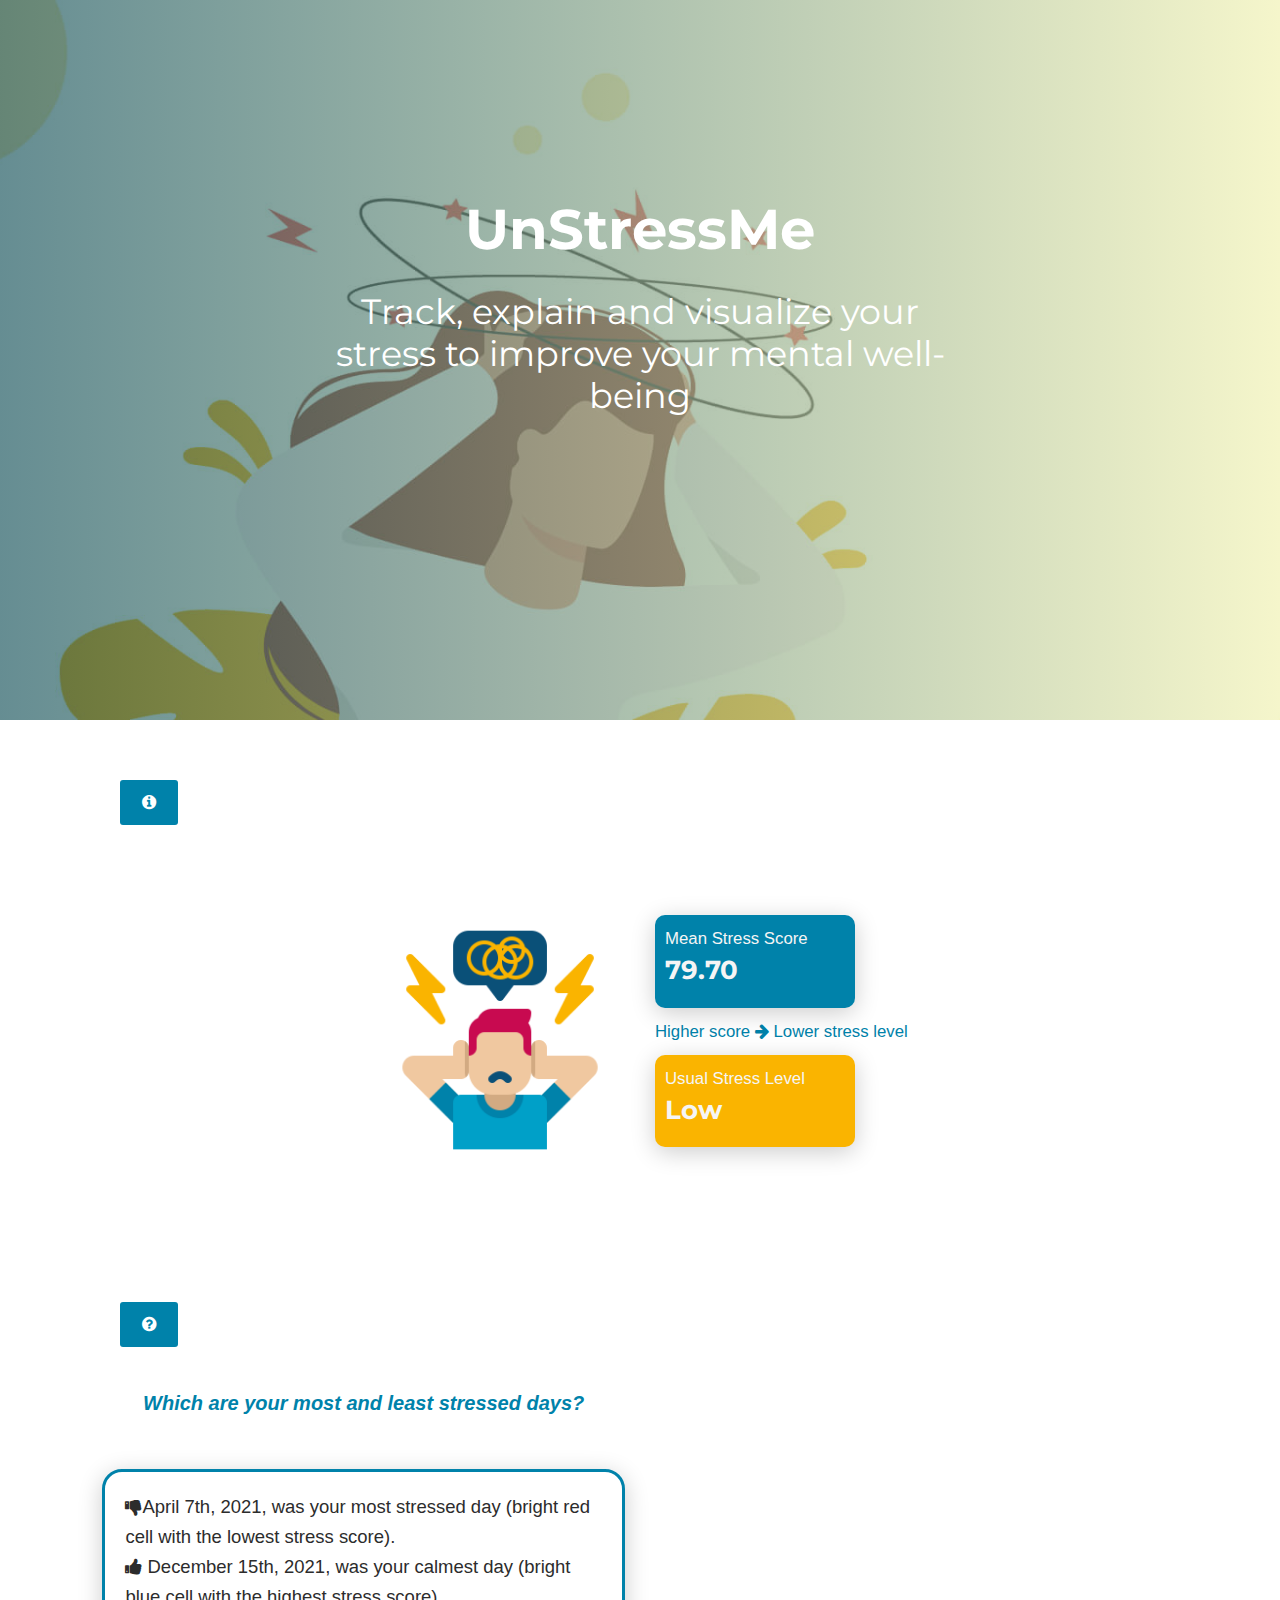
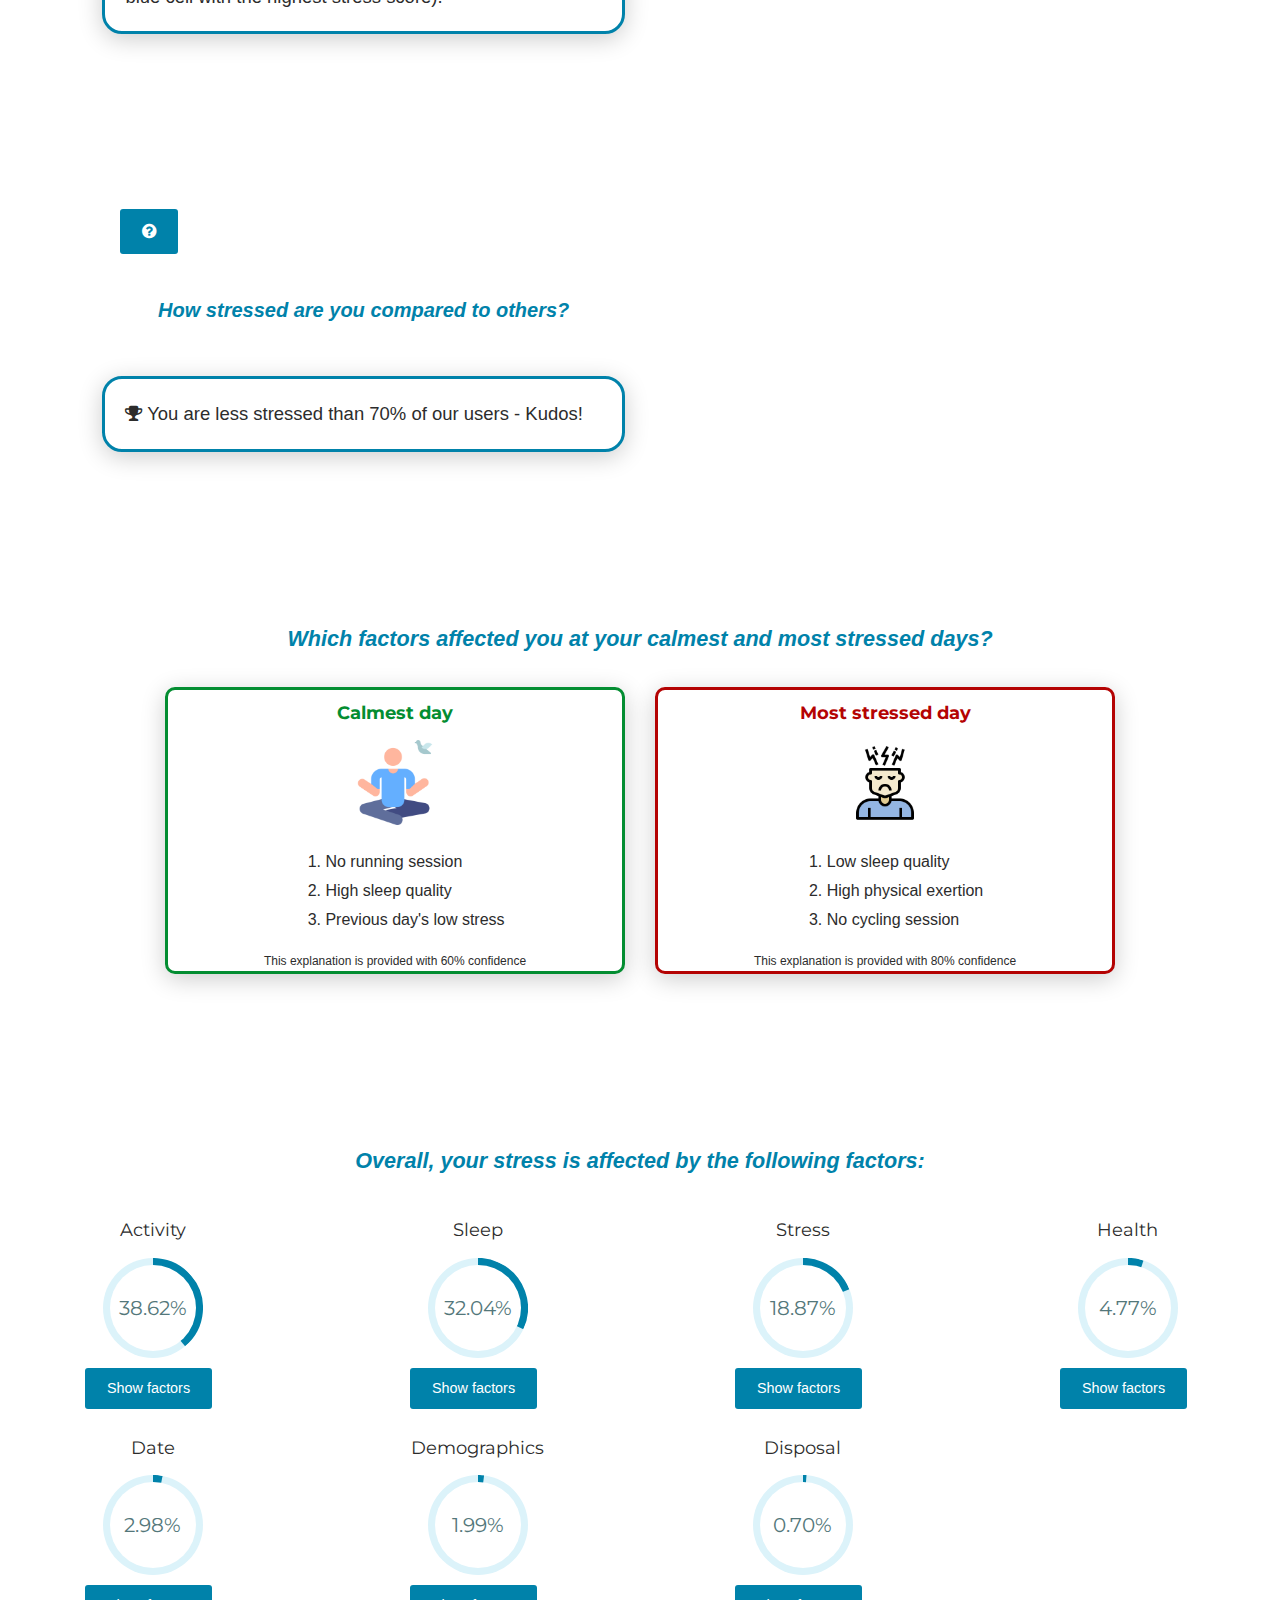
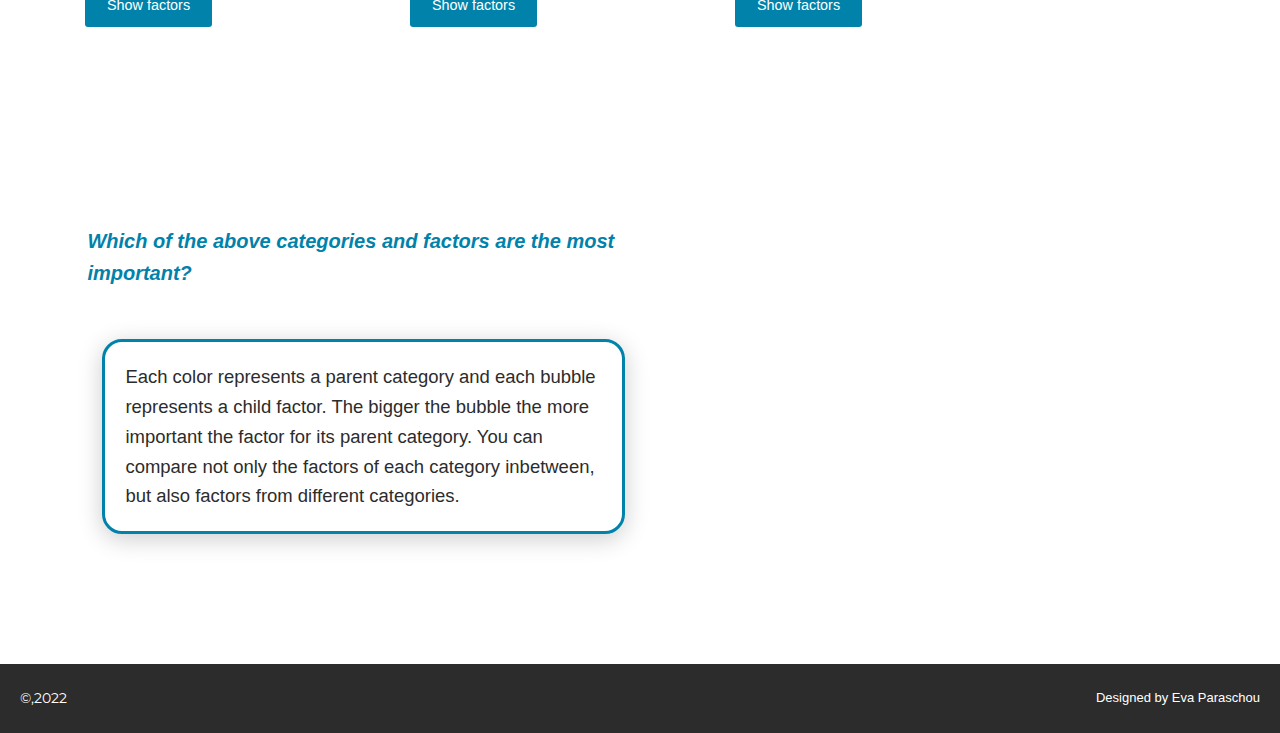
==== commit 33d0ff6a: "comfidence" ====
--- a/index.html
+++ b/index.html
@@ -153,7 +153,7 @@
               <li id="days">Previous day's low stress</li>
             </ol>   
           </div>
-          <p id="accuracy">This explanation is provided with 55% accuracy</p>
+          <p id="accuracy">This explanation is provided with 60% confidence</p>
         </div>
       </div>
     </div>
@@ -169,7 +169,7 @@
               <li id="days">No cycling session</li>
             </ol> 
           </div>
-          <p id="accuracy">This explanation is provided with 70% accuracy</p>
+          <p id="accuracy">This explanation is provided with 80% confidence</p>
         </div>
       </div>
     </div>
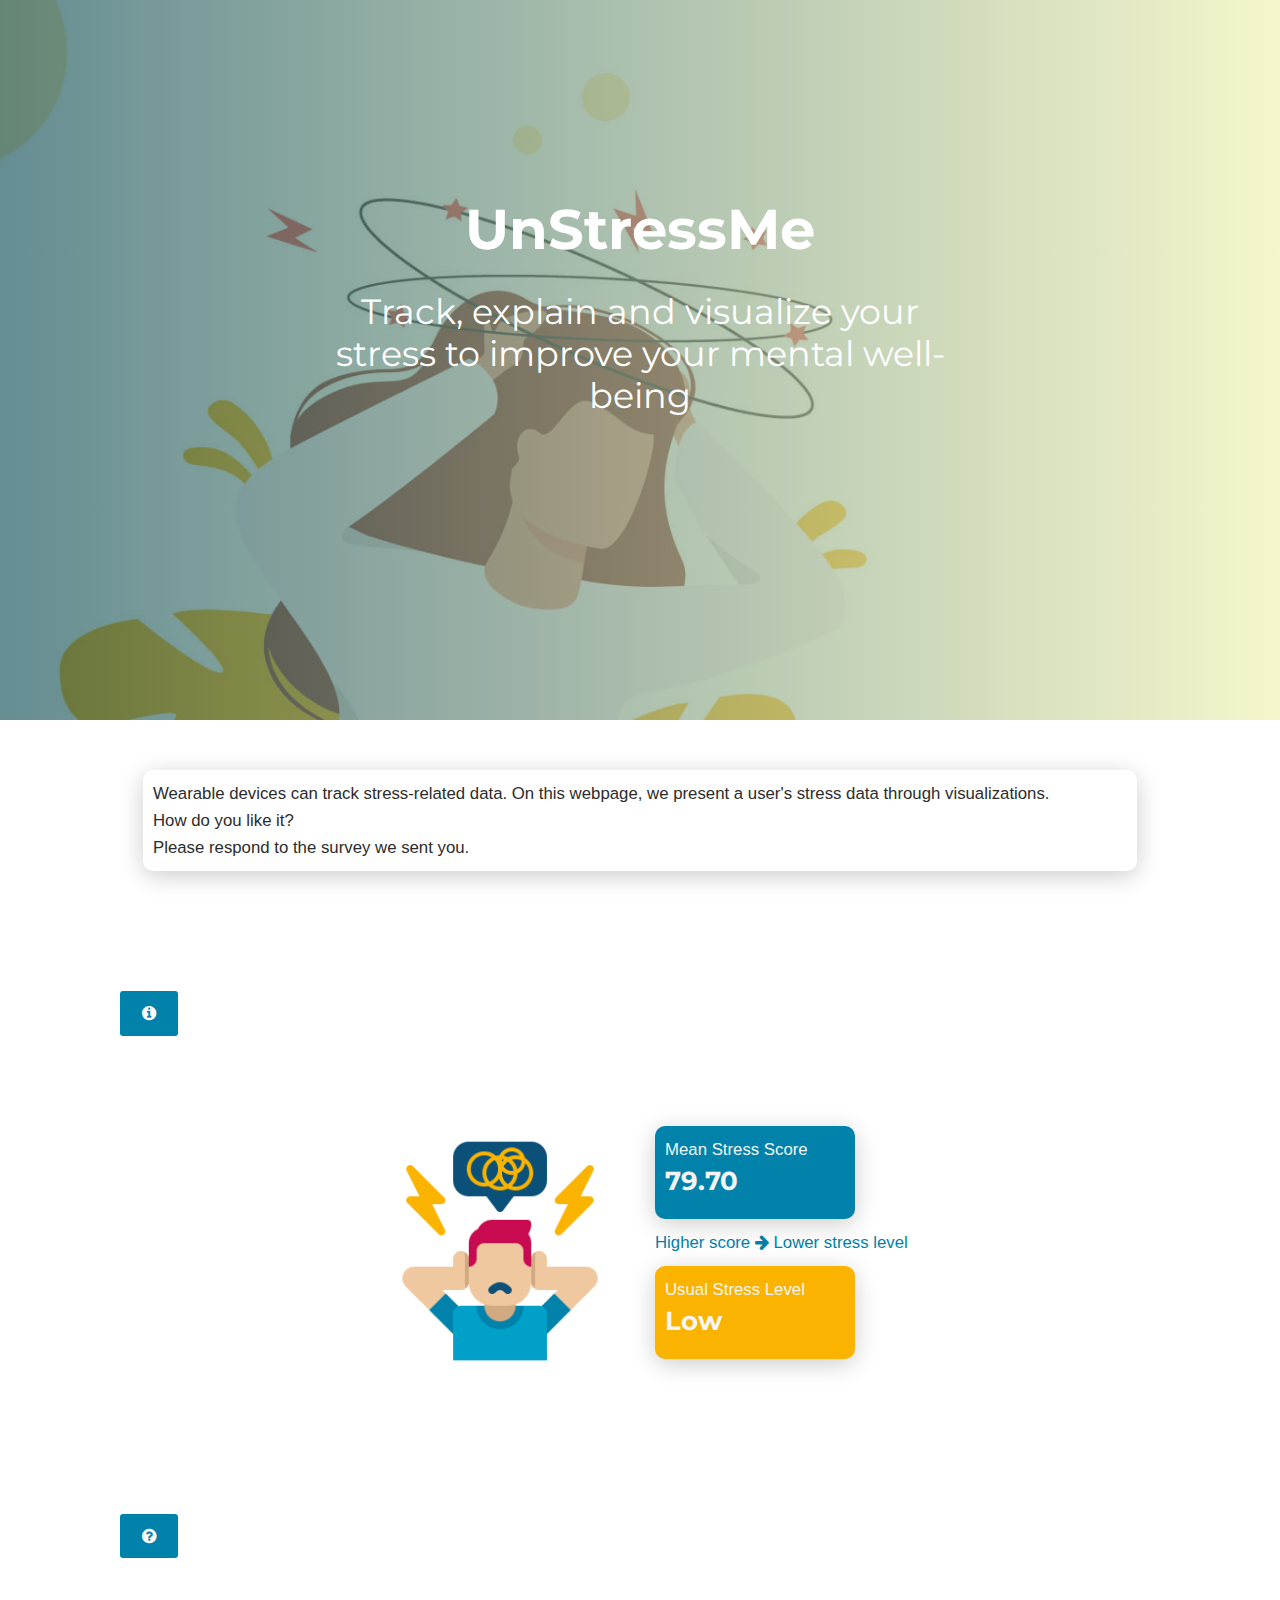
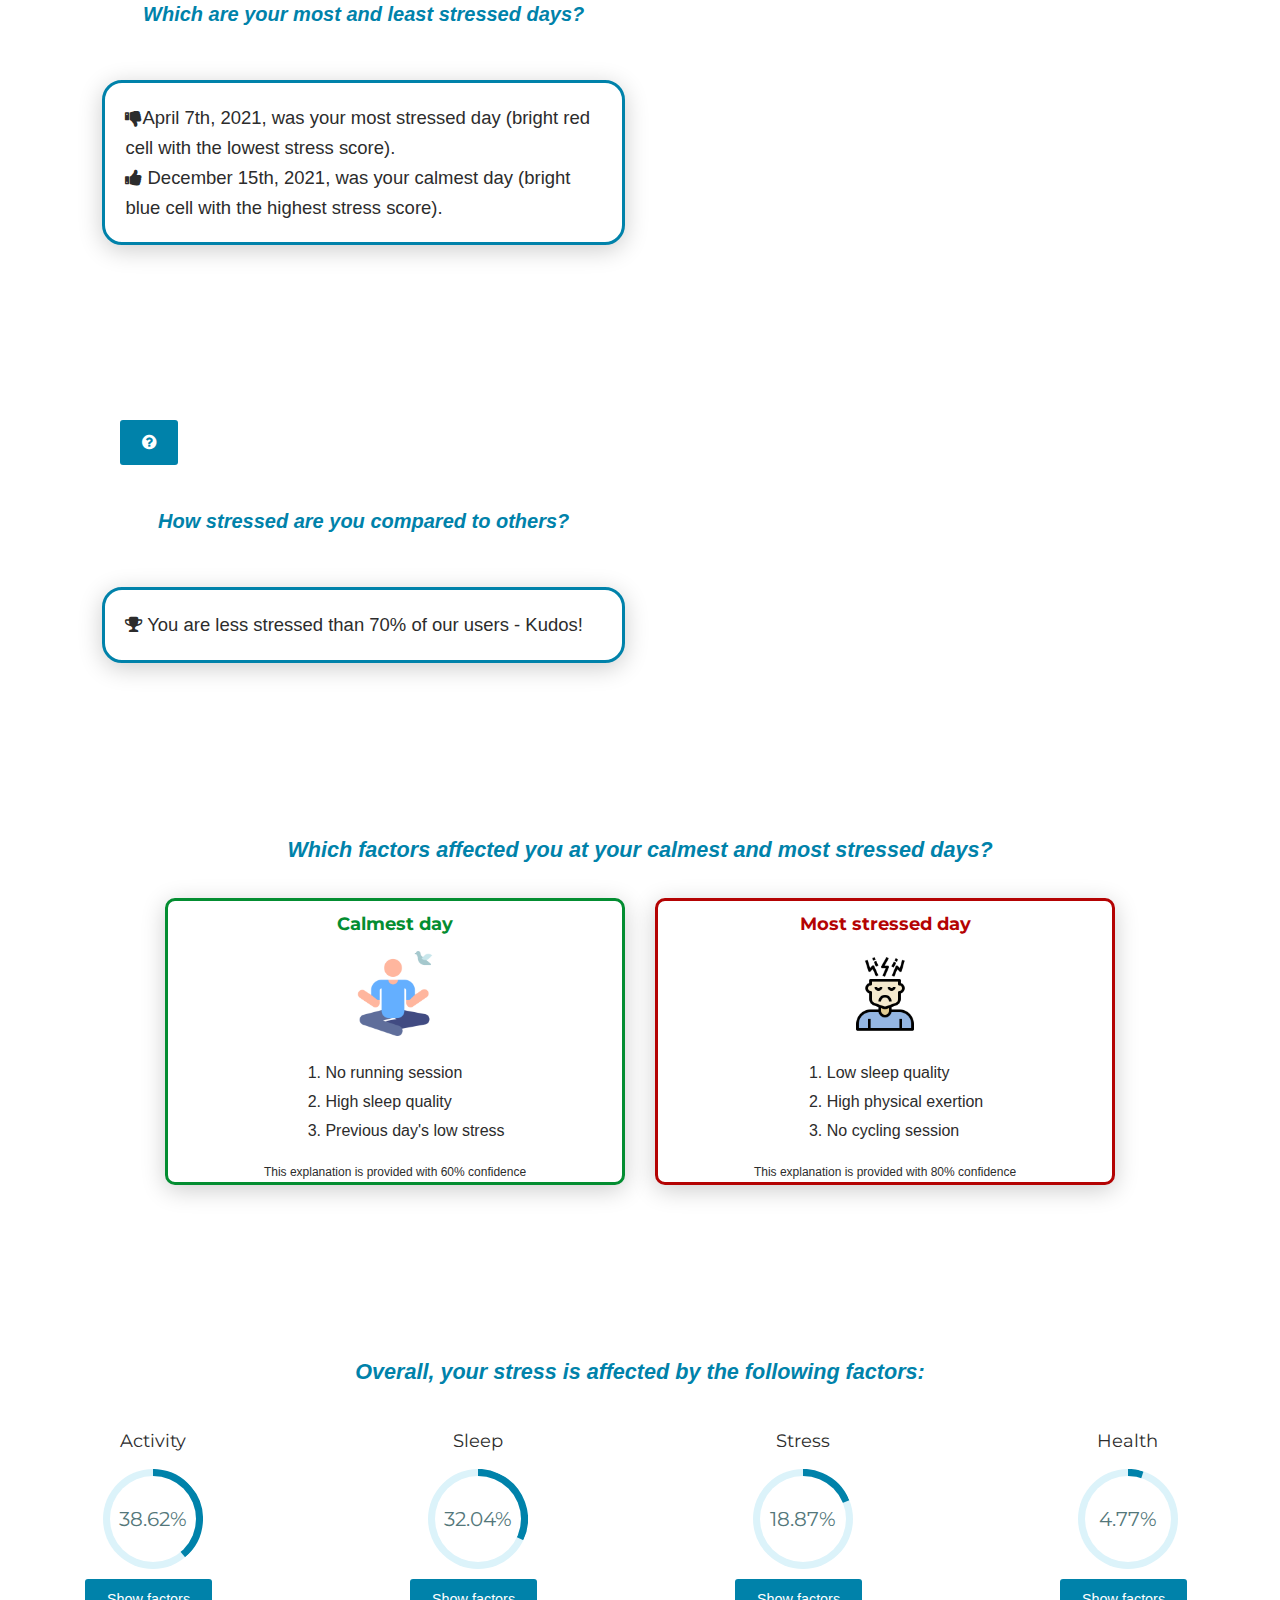
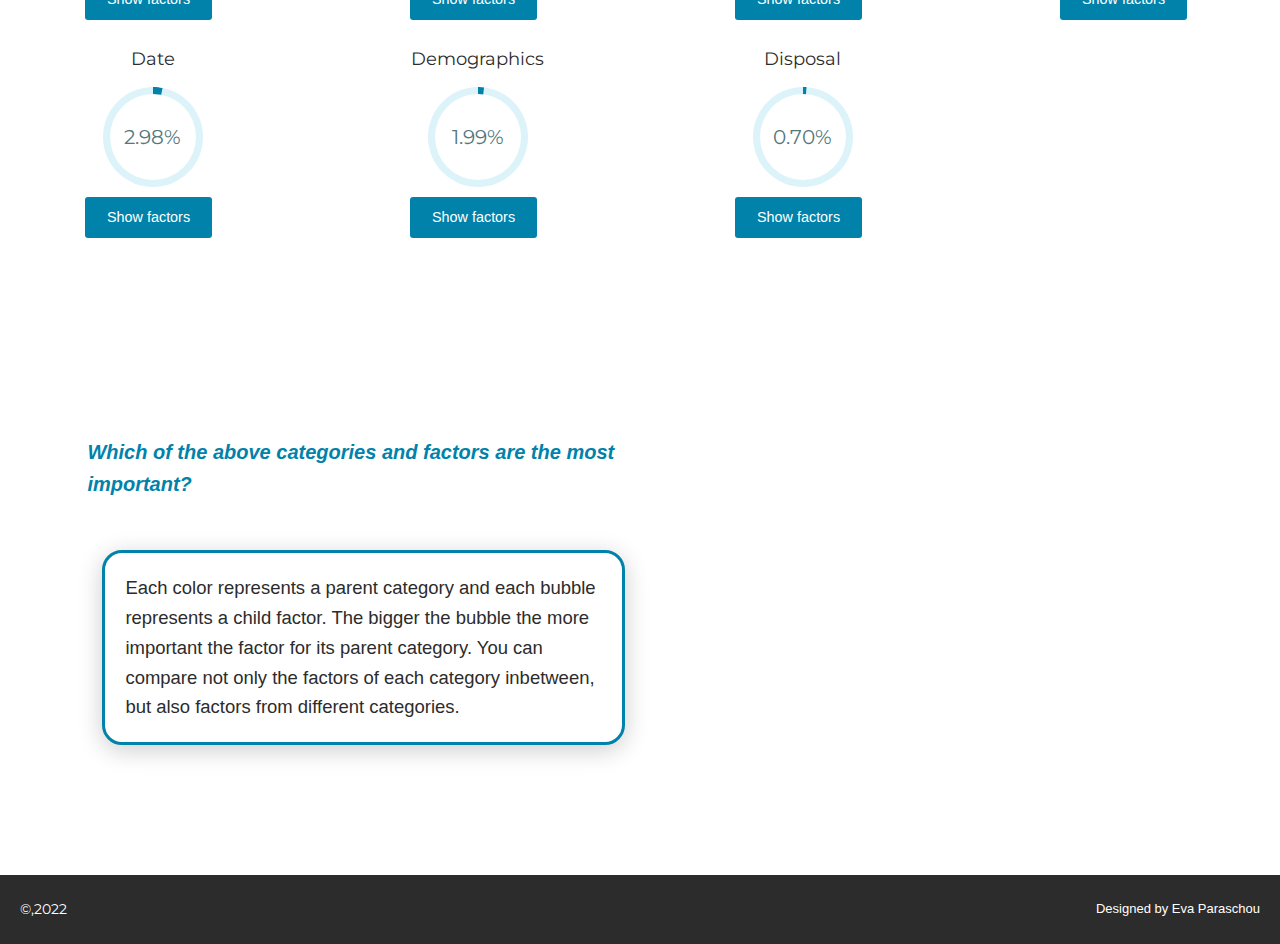
==== commit 9d5ef863: "info" ====
--- a/index.html
+++ b/index.html
@@ -59,6 +59,17 @@
     </div>
   </header>
 
+  <!-- Website content -->
+  <div class="container" id="general">
+    <div class="card card-body" id="general_card">
+        <p>Wearable devices can track stress-related data. On this webpage, we present a user's stress data through visualizations. 
+          <br>
+          How do you like it?
+          <br>
+          Please respond to the survey we sent you.</p>
+    </div>
+  </div>
+
   <!-- Popover with info icon -->
   <button type="button" class="btn btn-info" id="first_info" data-container="body" data-toggle="popover" data-placement="right"
     data-content="The statistics below are computed after the analysis of a user's fitbit data from 250 days. Suppose that the data below is yours.">
--- a/assets/css/custom_eva.css
+++ b/assets/css/custom_eva.css
@@ -59,6 +59,16 @@
     font-size: 4em;
 }
 
+/************************** General content **************************/
+#general{
+    margin-bottom: 80px;
+    max-width: 80%;
+}
+#general_card{
+    border-radius: 10px;
+    padding: 10px;
+}
+
 /************************** Popovers **************************/
 .popover{
     max-width: 80%;
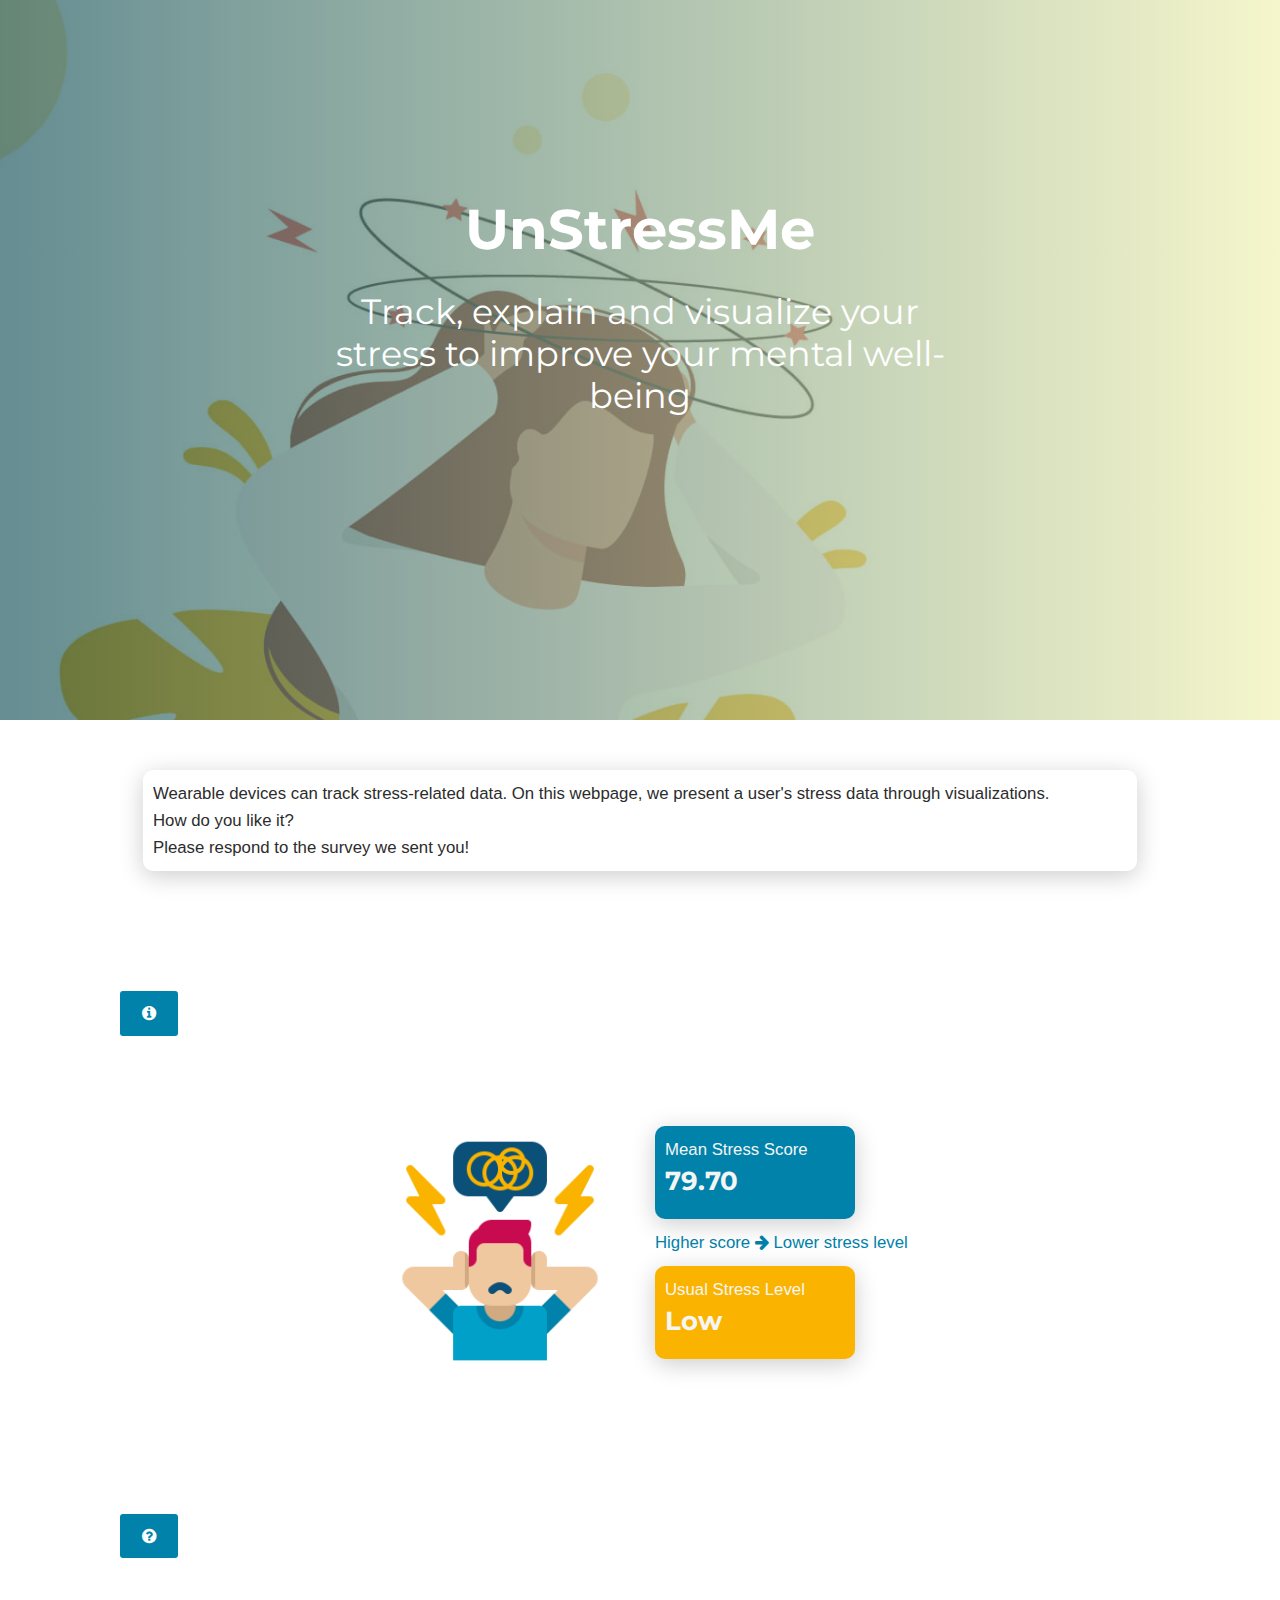
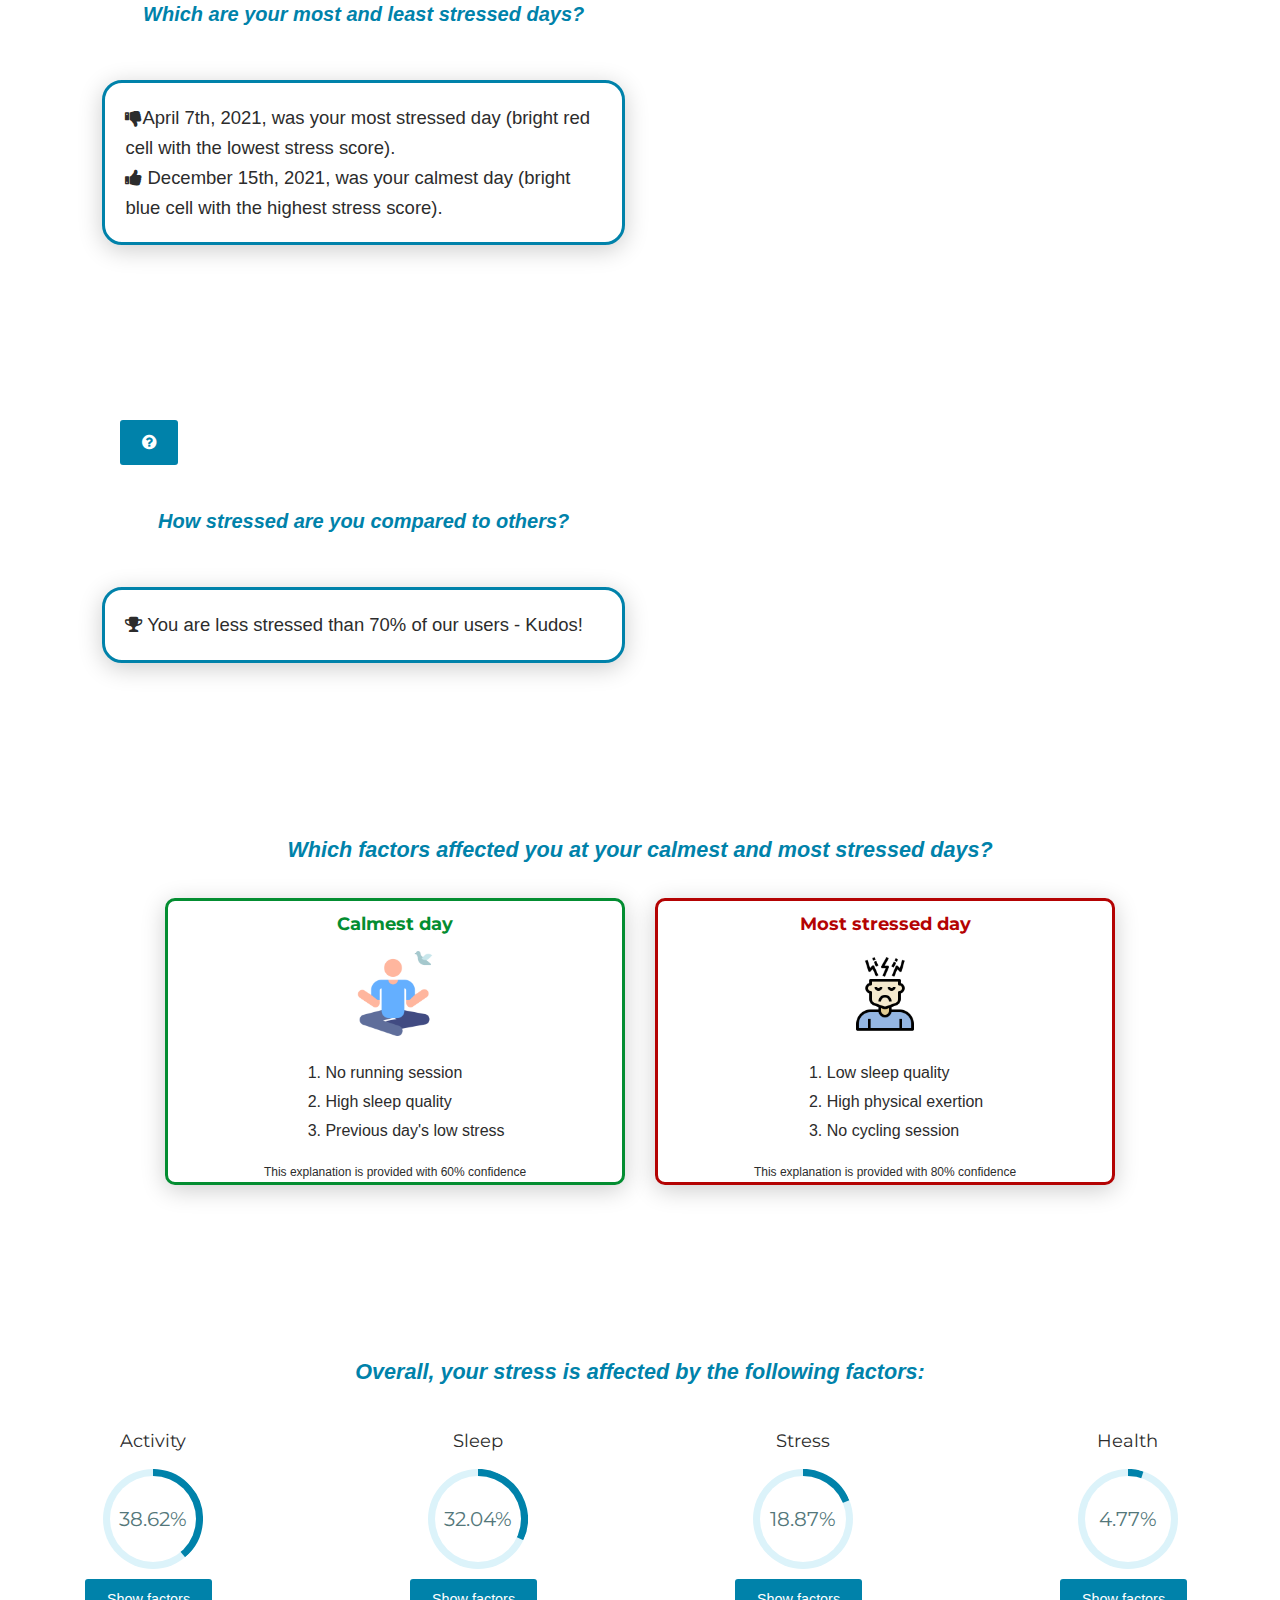
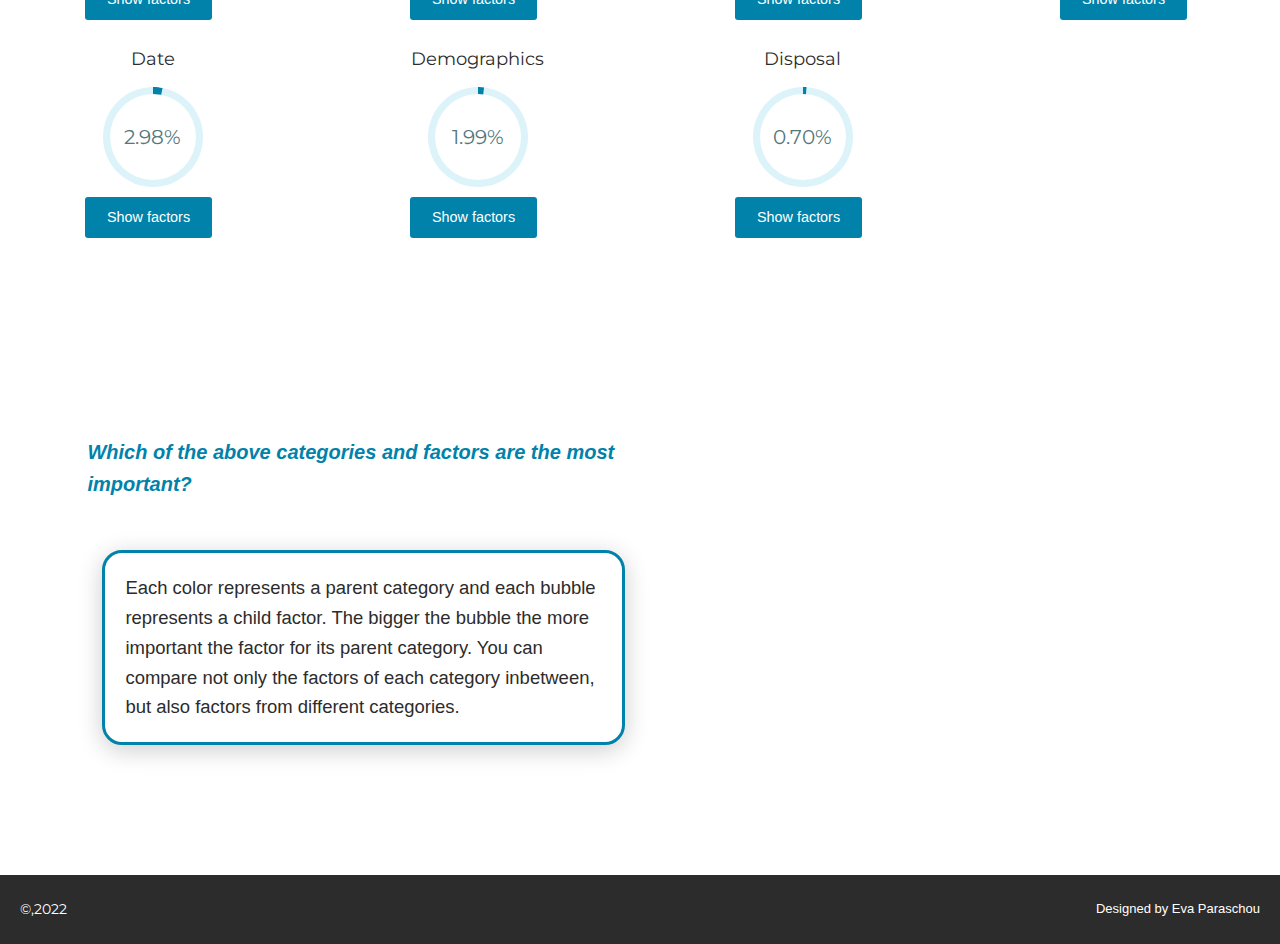
==== commit b83da8e6: "general" ====
--- a/index.html
+++ b/index.html
@@ -66,7 +66,7 @@
           <br>
           How do you like it?
           <br>
-          Please respond to the survey we sent you.</p>
+          Please respond to the survey we sent you!</p>
     </div>
   </div>
 
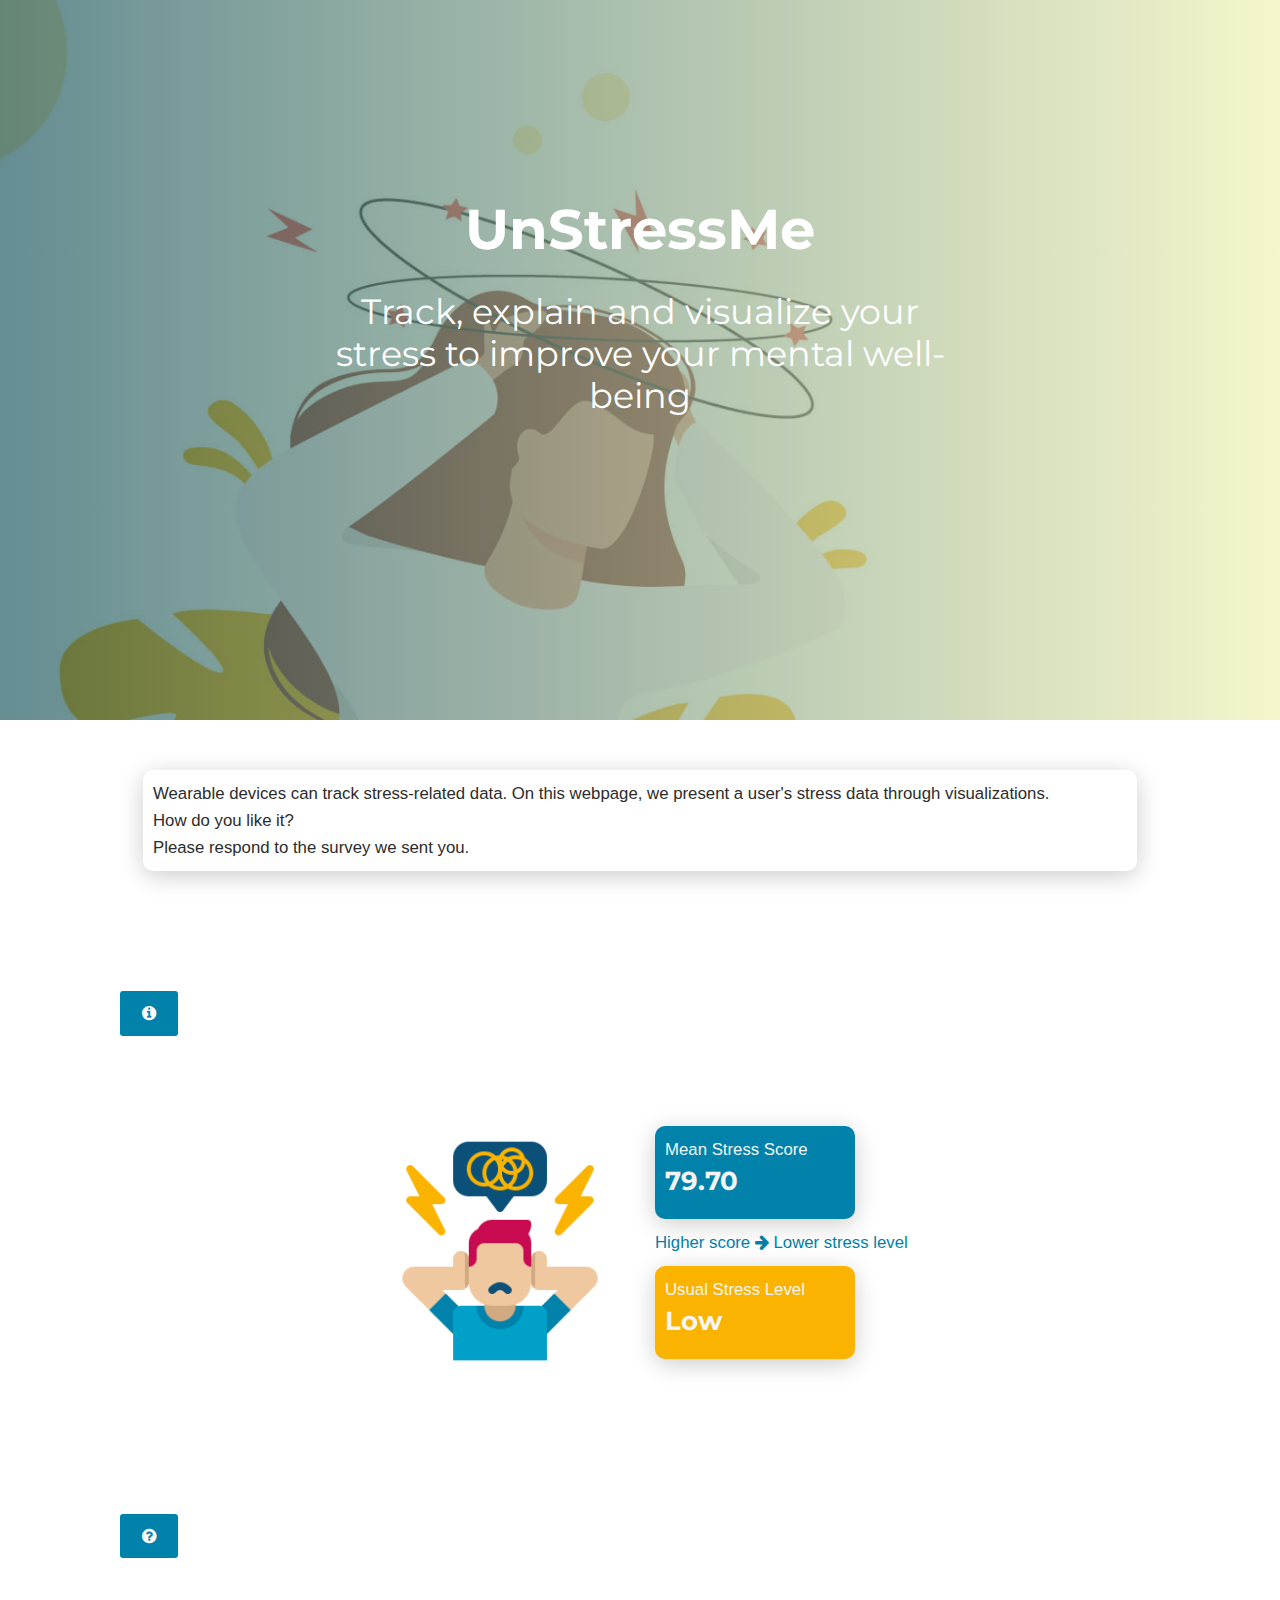
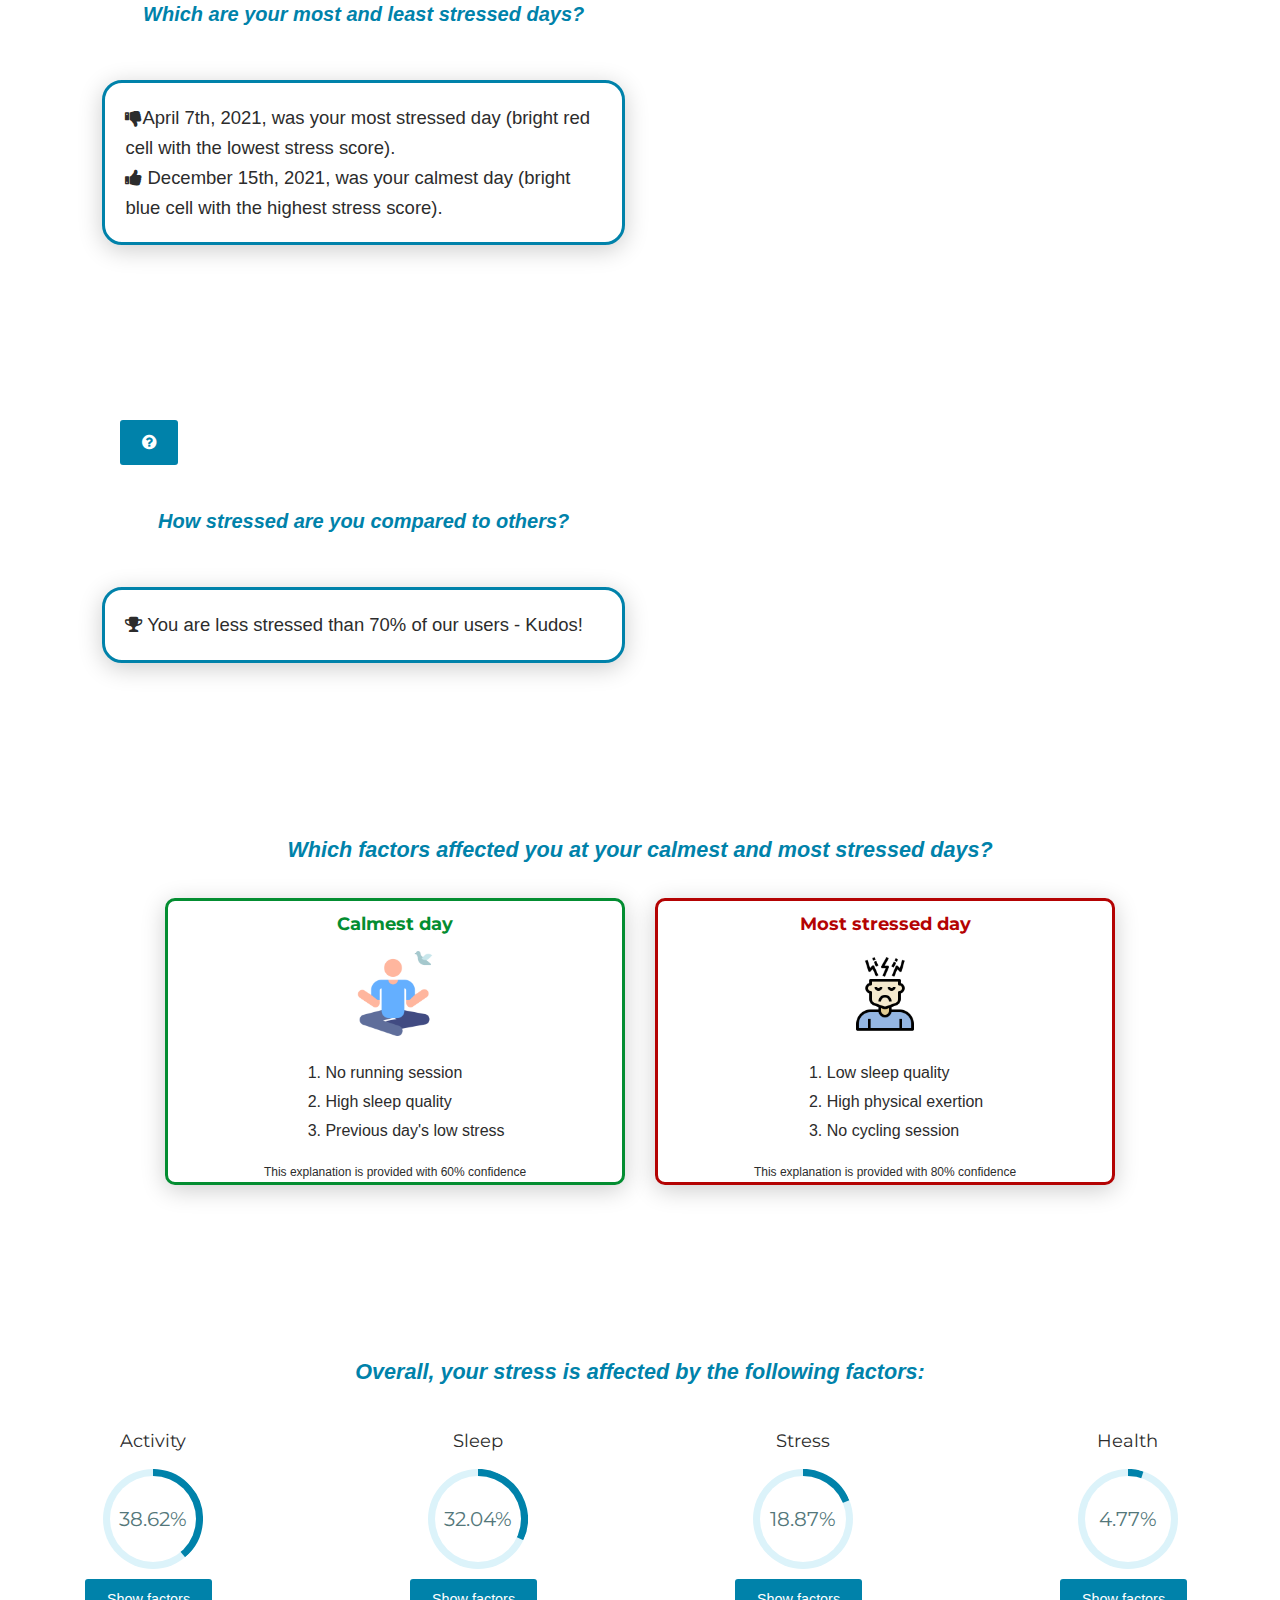
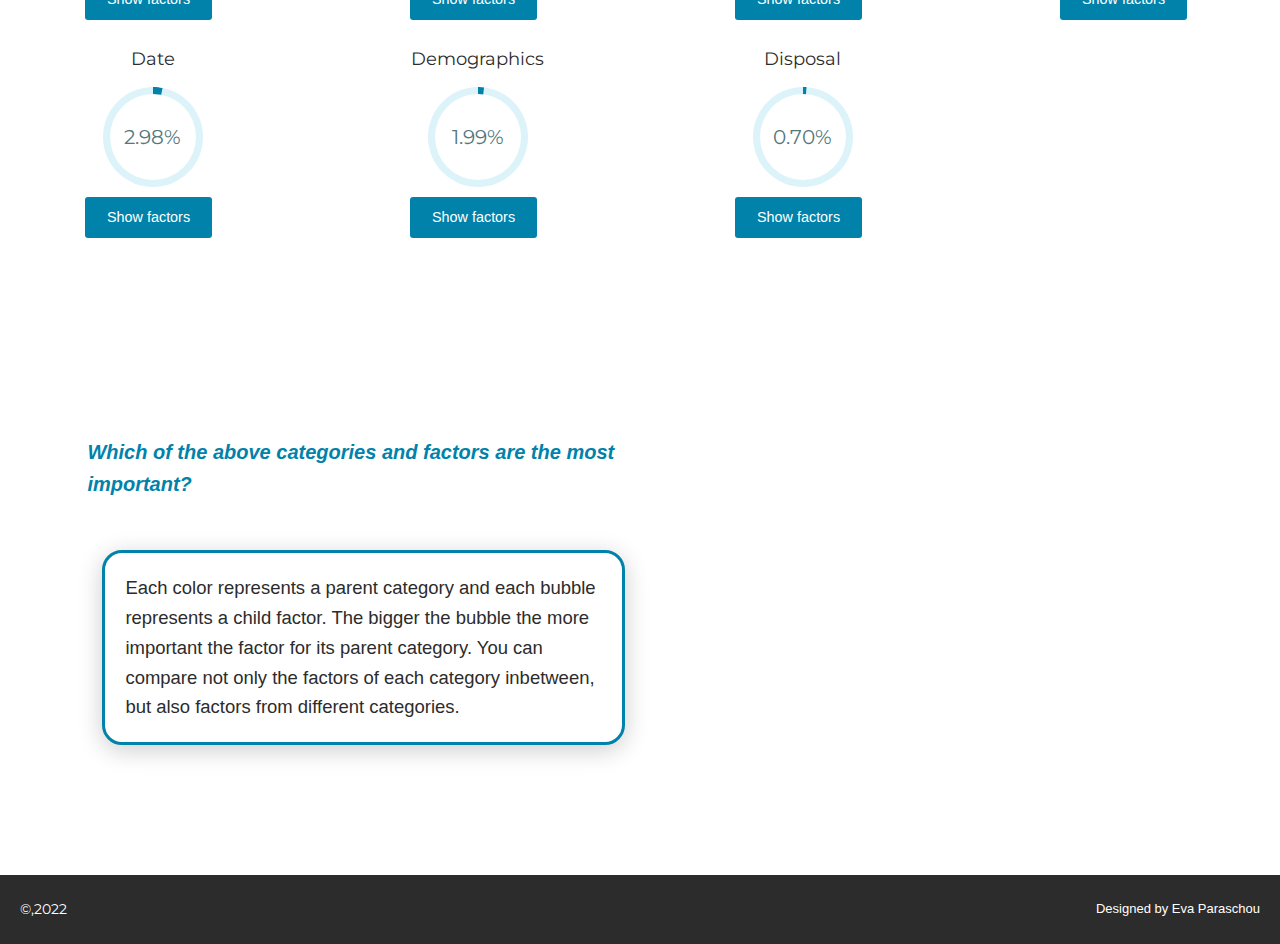
==== commit 0937f6e7: "fix" ====
--- a/index.html
+++ b/index.html
@@ -66,7 +66,7 @@
           <br>
           How do you like it?
           <br>
-          Please respond to the survey we sent you!</p>
+          Please respond to the survey we sent you.</p>
     </div>
   </div>
 
@@ -356,4 +356,4 @@
 
 </body>
 
-</html>+</html>
